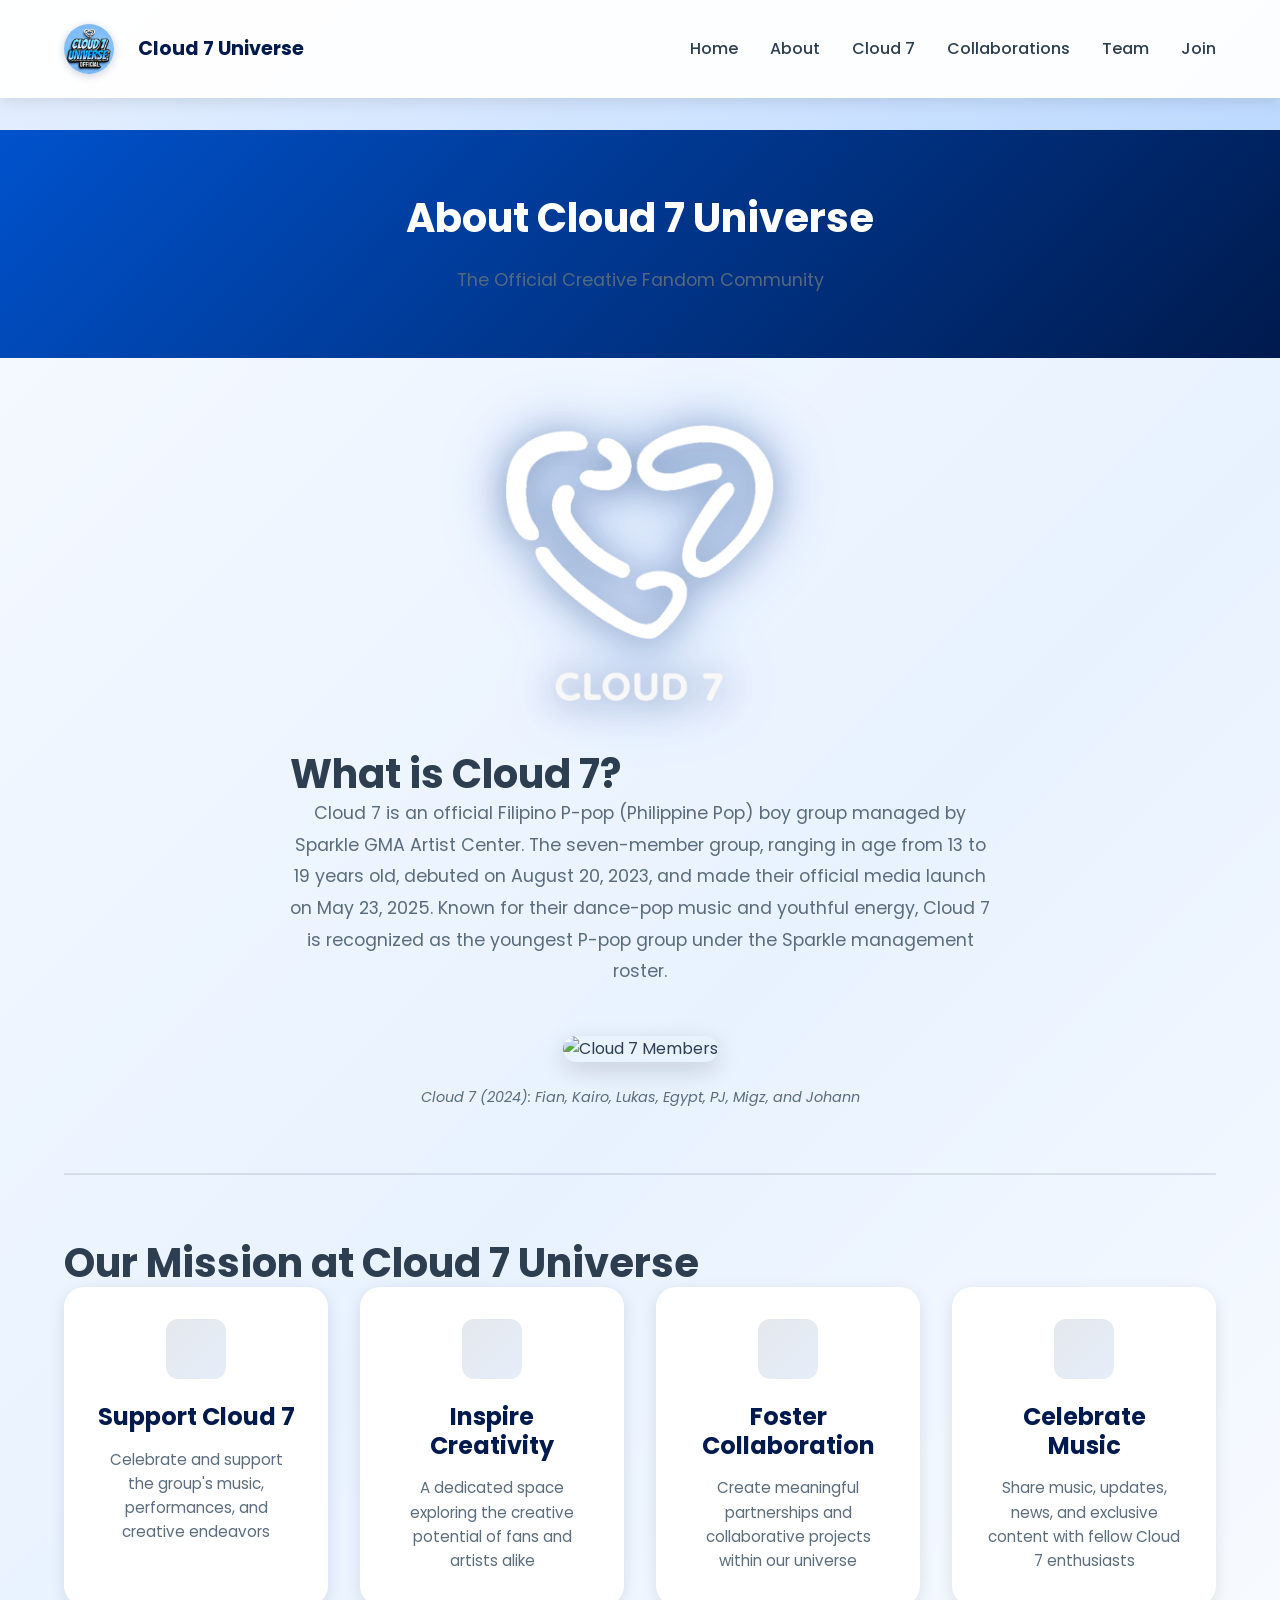
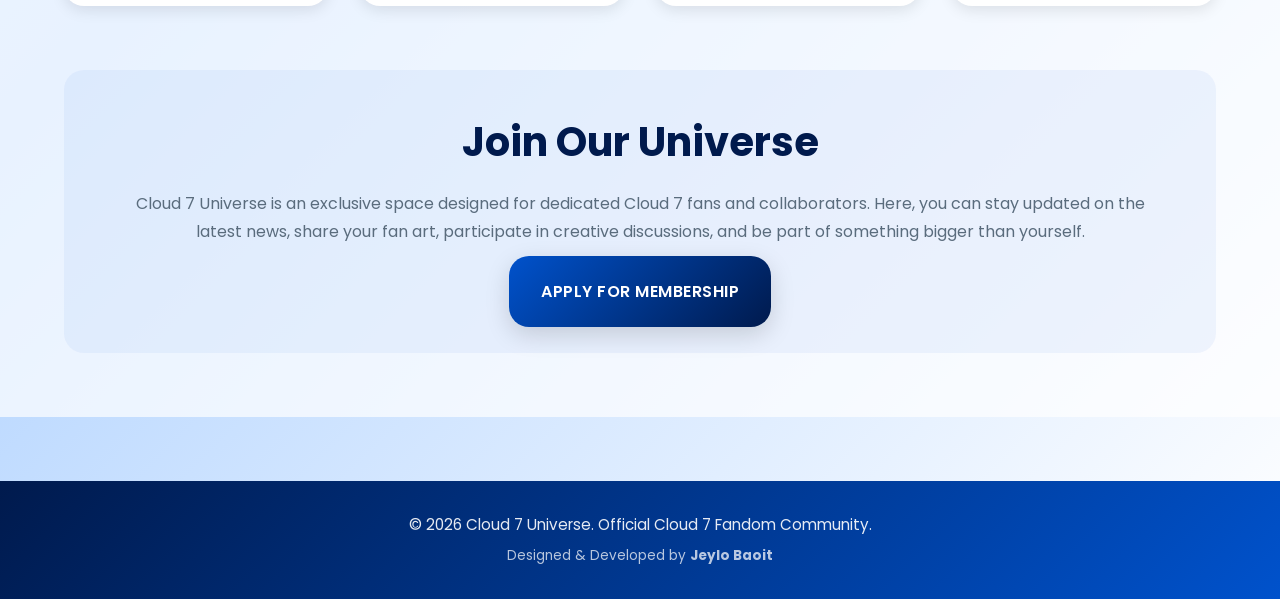
==== about.html @ 12aca907 "Cloud 7 Universe Website" ====
<!DOCTYPE html>
<html lang="en">

<head>
    <script async src="https://www.googletagmanager.com/gtag/js?id=G-98ZLKG1Z7Q"></script>
    <script>
        window.dataLayer = window.dataLayer || [];
        function gtag() { dataLayer.push(arguments); }
        gtag('js', new Date());
        gtag('config', 'G-98ZLKG1Z7Q');
    </script>

    <meta charset="UTF-8">
    <meta name="viewport" content="width=device-width, initial-scale=1.0">
    <title>About Us - Cloud 7 Universe</title>
    <link rel="icon" type="image/png" href="favicon.png">
    <link href="https://fonts.googleapis.com/css2?family=Poppins:wght@300;400;600;700&display=swap" rel="stylesheet">
    <link rel="stylesheet" href="css/styles.css">
</head>

<body>
    <!-- Navigation -->
    <nav class="navbar">
        <div class="container">
            <div class="navbar__brand">
                <img src="assets/c7u-logo.png" alt="Cloud 7 Universe" class="navbar__logo">
                <span class="navbar__title">Cloud 7 Universe</span>
            </div>
            <button class="navbar__toggle" id="navbarToggle">
                <span class="navbar__toggle-line"></span>
                <span class="navbar__toggle-line"></span>
                <span class="navbar__toggle-line"></span>
            </button>
            <ul class="navbar__links" id="navbarLinks">
                <li><a href="index.html" class="nav-link">Home</a></li>
                <li><a href="about.html" class="nav-link">About</a></li>
                <li><a href="cloud7.html" class="nav-link">Cloud 7</a></li>
                <li><a href="collabs.html" class="nav-link">Collaborations</a></li>
                <li><a href="team.html" class="nav-link">Team</a></li>
                <li><a href="join.html" class="nav-link">Join</a></li>
            </ul>
        </div>
    </nav>

    <section class="page-header">
        <div class="container">
            <h1 class="page-header__title">About Cloud 7 Universe</h1>
            <p class="page-header__subtitle">The Official Creative Fandom Community</p>
        </div>
    </section>

    <section class="about">
        <div class="container">
            <div class="about__content">
                <div class="cloud7-logo-about">
                    <img id="cloud7-about-logo" src="/assets/cloud7-logo.png" alt="Cloud 7 Logo">
                </div>
                <h2>What is Cloud 7?</h2>
                <p class="about__text">
                    Cloud 7 is an official Filipino P-pop (Philippine Pop) boy group managed by Sparkle GMA Artist Center. The seven-member group, ranging in age from 13 to 19 years old, debuted on August 20, 2023, and made their official media launch on May 23, 2025. Known for their dance-pop music and youthful energy, Cloud 7 is recognized as the youngest P-pop group under the Sparkle management roster.
                </p>

                <div class="cloud7-image-container">
                    <img src="https://upload.wikimedia.org/wikipedia/commons/thumb/f/f2/CLOUD_7_2024.jpg/330px-CLOUD_7_2024.jpg" alt="Cloud 7 Members" class="cloud7-image">
                    <p class="image-caption">Cloud 7 (2024): Fian, Kairo, Lukas, Egypt, PJ, Migz, and Johann</p>
                </div>
            </div>

            <div class="values-section">
                <h2>Our Mission at Cloud 7 Universe</h2>
                <div class="values-grid">
                    <div class="value-card">
                        <div class="value-card__icon"></div>
                        <h3>Support Cloud 7</h3>
                        <p>Celebrate and support the group's music, performances, and creative endeavors</p>
                    </div>
                    <div class="value-card">
                        <div class="value-card__icon"></div>
                        <h3>Inspire Creativity</h3>
                        <p>A dedicated space exploring the creative potential of fans and artists alike</p>
                    </div>
                    <div class="value-card">
                        <div class="value-card__icon"></div>
                        <h3>Foster Collaboration</h3>
                        <p>Create meaningful partnerships and collaborative projects within our universe</p>
                    </div>
                    <div class="value-card">
                        <div class="value-card__icon"></div>
                        <h3>Celebrate Music</h3>
                        <p>Share music, updates, news, and exclusive content with fellow Cloud 7 enthusiasts</p>
                    </div>
                </div>
            </div>

            <div class="community-info">
                <h2>Join Our Universe</h2>
                <p>
                    Cloud 7 Universe is an exclusive space designed for dedicated Cloud 7 fans and collaborators.
                    Here, you can stay updated on the latest news, share your fan art, participate in creative discussions, and be part of something bigger than yourself.
                </p>
                <a href="join.html" class="btn btn--primary">Apply for Membership</a>
            </div>
        </div>
    </section>

    <!-- Footer -->
    <footer class="footer">
        <div class="container">
            <p class="footer__text">&copy; 2026 Cloud 7 Universe. Official Cloud 7 Fandom Community.</p>
            <p class="footer__text" style="font-size: 0.85rem; margin-top: var(--spacing-xs); opacity: 0.8;">
                Designed & Developed by <strong>Jeylo Baoit</strong>
            </p>
        </div>
    </footer>
    <script src="js/script.js"></script>
</body>
</html>
---- css/styles.css ----
/* CSS Custom Properties */
:root {
    --color-primary: #0052CC;
    /* Royal Blue */
    --color-primary-dark: #001A4D;
    /* Deep Space Navy */
    --color-secondary: #E6F0FF;
    /* Ghost Blue */
    --color-accent: #00BFFF;
    /* Electric Sky Blue */
    --color-text: #2C3E50;
    --color-text-light: #5A6C7D;
    --color-white: #FFFFFF;
    --color-shadow: rgba(0, 0, 0, 0.1);

    --spacing-xs: 0.5rem;
    --spacing-sm: 1rem;
    --spacing-md: 1.5rem;
    --spacing-lg: 2rem;
    --spacing-xl: 3rem;
    --spacing-2xl: 4rem;

    --radius: 12px;
    --radius-lg: 20px;

    --shadow: 0 4px 15px var(--color-shadow);
    --shadow-lg: 0 8px 25px rgba(0, 0, 0, 0.15);

    --transition: all 0.3s ease;
}

/* Reset & Base Styles */
* {
    margin: 0;
    padding: 0;
    box-sizing: border-box;
}

html {
    scroll-behavior: smooth;
}

body {
    font-family: 'Poppins', sans-serif;
    color: var(--color-text);
    line-height: 1.6;
    background: linear-gradient(135deg, #E6F0FF 0%, #B3D4FF 50%, #FFFFFF 100%);
    min-height: 100vh;
}

/* Container */
.container {
    max-width: 1200px;
    margin: 0 auto;
    padding: 0 var(--spacing-md);
}

/* Typography */
h1,
h2,
h3,
h4,
h5,
h6 {
    line-height: 1.2;
    font-weight: 700;
}

h2 {
    font-size: 2.5rem;
}

h3 {
    font-size: 1.5rem;
}

p {
    color: var(--color-text-light);
}

.section__title {
    text-align: center;
    margin-bottom: var(--spacing-2xl);
    color: var(--color-primary-dark);
    position: relative;
    animation: fadeInDown 0.8s ease;
}

.section__title::after {
    content: '';
    display: block;
    width: 60px;
    height: 4px;
    background: linear-gradient(90deg, var(--color-primary), var(--color-accent));
    margin: var(--spacing-md) auto 0;
    border-radius: 2px;
}

/* Navigation */
.navbar {
    background: rgba(255, 255, 255, 0.95);
    padding: var(--spacing-md) 0;
    position: sticky;
    top: 0;
    z-index: 100;
    box-shadow: var(--shadow);
}

.navbar .container {
    display: flex;
    justify-content: space-between;
    align-items: center;
    flex-wrap: wrap;
}

.navbar__brand {
    display: flex;
    align-items: center;
    gap: var(--spacing-md);
    text-decoration: none;
    color: inherit;
}

.navbar__logo {
    height: 50px;
    width: 50px;
    border-radius: 50%;
    display: block;
    object-fit: cover;
    box-shadow: 0 2px 8px rgba(0, 26, 77, 0.2);
}

.navbar__title {
    font-size: 1.2rem;
    font-weight: 700;
    color: var(--color-primary-dark);
}

/* Hamburger Menu */
.navbar__toggle {
    display: none;
    flex-direction: column;
    background: none;
    border: none;
    cursor: pointer;
    padding: var(--spacing-xs);
    gap: 6px;
}

.navbar__toggle-line {
    width: 25px;
    height: 3px;
    background: var(--color-primary-dark);
    border-radius: 2px;
    transition: all 0.3s ease;
}

.navbar__toggle.active .navbar__toggle-line:nth-child(1) {
    transform: rotate(45deg) translate(10px, 10px);
}

.navbar__toggle.active .navbar__toggle-line:nth-child(2) {
    opacity: 0;
}

.navbar__toggle.active .navbar__toggle-line:nth-child(3) {
    transform: rotate(-45deg) translate(7px, -7px);
}

.navbar__links {
    display: flex;
    list-style: none;
    gap: var(--spacing-lg);
    width: auto;
}

.nav-link {
    text-decoration: none;
    color: var(--color-text);
    font-weight: 500;
    transition: var(--transition);
    position: relative;
}

.nav-link:hover {
    color: var(--color-primary);
}

@media (max-width: 768px) {
    .navbar__toggle {
        display: flex;
    }

    .navbar__links {
        display: none;
        width: 100%;
        flex-direction: column;
        gap: var(--spacing-md);
        position: absolute;
        top: 100%;
        left: 0;
        right: 0;
        background: rgba(255, 255, 255, 0.98);
        padding: var(--spacing-lg);
        box-shadow: var(--shadow);
    }

    .navbar__links.active {
        display: flex;
    }

    .navbar__links li {
        width: 100%;
    }

    .nav-link {
        display: block;
        padding: var(--spacing-md) 0;
        border-bottom: 1px solid rgba(0, 0, 0, 0.05);
    }

    .nav-link::after {
        display: none;
    }

    .nav-link:active {
        color: var(--color-primary);
    }
}

/* Cloud Animation */
.clouds {
    position: absolute;
    background: rgba(255, 255, 255, 0.8);
    border-radius: 100px;
    opacity: 0.6;
    animation: float 20s infinite ease-in-out;
}

.clouds::before,
.clouds::after {
    content: '';
    position: absolute;
    background: rgba(255, 255, 255, 0.8);
    border-radius: 100px;
}

.clouds::before {
    width: 50px;
    height: 50px;
    top: -25px;
    left: 10px;
}

.clouds::after {
    width: 60px;
    height: 60px;
    top: -30px;
    right: 10px;
}

.cloud-1 {
    width: 100px;
    height: 40px;
    top: 15%;
    left: 10%;
    animation-delay: 0s;
}

.cloud-2 {
    width: 120px;
    height: 50px;
    top: 60%;
    right: 10%;
    animation-delay: -10s;
}

.cloud-3 {
    width: 80px;
    height: 35px;
    top: 40%;
    left: 50%;
    animation-delay: -5s;
}

@keyframes float {

    0%,
    100% {
        transform: translateX(0px);
    }

    50% {
        transform: translateX(30px);
    }
}

@keyframes fadeInDown {
    from {
        opacity: 0;
        transform: translateY(-20px);
    }

    to {
        opacity: 1;
        transform: translateY(0);
    }
}

@keyframes fadeIn {
    from {
        opacity: 0;
    }

    to {
        opacity: 1;
    }
}

/* Buttons */
.btn {
    padding: var(--spacing-md) var(--spacing-lg);
    border: none;
    border-radius: var(--radius-lg);
    font-size: 1rem;
    font-weight: 600;
    cursor: pointer;
    transition: var(--transition);
    text-transform: uppercase;
    letter-spacing: 0.5px;
    text-decoration: none;
}

.btn--primary {
    background: linear-gradient(135deg, var(--color-primary) 0%, var(--color-primary-dark) 100%);
    color: var(--color-white);
    box-shadow: var(--shadow-lg);
}

.btn--primary:hover {
    transform: translateY(-3px);
    box-shadow: 0 12px 30px rgba(0, 26, 77, 0.4);
}

.btn--secondary {
    background: var(--color-accent);
    color: var(--color-white);
    box-shadow: var(--shadow);
}

.btn--secondary:hover {
    transform: translateY(-3px);
    box-shadow: 0 12px 30px rgba(0, 191, 255, 0.4);
}

/* Hero Section */
.hero {
    position: relative;
    padding: var(--spacing-2xl) 0;
    min-height: 100vh;
    display: flex;
    align-items: center;
    justify-content: center;
    overflow: hidden;
    text-align: center;
}

.hero__banner {
    position: relative;
    z-index: 1;
    width: 100%;
    max-width: 600px;
    height: auto;
    margin: 0 auto var(--spacing-xl);
    display: block;
    border-radius: var(--radius-lg);
    box-shadow: var(--shadow-lg);
    animation: fadeIn 1s ease;
}

.hero__content {
    position: relative;
    z-index: 2;
    animation: fadeIn 1s ease;
}

.hero__badge {
    display: inline-block;
    background: rgba(0, 82, 204, 0.1);
    color: var(--color-primary-dark);
    padding: var(--spacing-xs) var(--spacing-md);
    border-radius: 50px;
    font-size: 0.9rem;
    font-weight: 600;
    margin-bottom: var(--spacing-md);
    border: 1px solid var(--color-primary);
}

.hero__title {
    font-size: 3.5rem;
    margin-bottom: var(--spacing-md);
    color: var(--color-primary-dark);
    line-height: 1.1;
}

.hero__subtitle {
    font-size: 1.5rem;
    margin-bottom: var(--spacing-md);
    color: var(--color-text-light);
}

.hero__description {
    font-size: 1.1rem;
    margin-bottom: var(--spacing-xl);
    color: var(--color-text-light);
}

@media (max-width: 768px) {
    .hero {
        min-height: 70vh;
        padding: var(--spacing-lg) 0;
    }

    .hero__title {
        font-size: 2rem;
    }

    .hero__subtitle {
        font-size: 1.1rem;
    }

    .hero__description {
        font-size: 1rem;
    }

    .hero__tch-logo,
    .hero__c7u-logo {
        max-height: 200px;
    }

    .cloud7-logo-about img {
        max-height: 180px;
    }

    .cloud7-page-logo {
        max-height: 180px;
    }
}

/* About Section */
.about {
    padding: var(--spacing-2xl) 0;
    background: rgba(255, 255, 255, 0.7);
}

.about__content {
    max-width: 700px;
    margin: 0 auto;
    animation: fadeIn 0.8s ease 0.2s backwards;
    margin-bottom: var(--spacing-2xl);
}

.about__text {
    font-size: 1.1rem;
    line-height: 1.8;
    text-align: center;
    margin-bottom: var(--spacing-xl);
}

.group-info {
    display: grid;
    grid-template-columns: repeat(auto-fit, minmax(200px, 1fr));
    gap: var(--spacing-lg);
    margin-top: var(--spacing-xl);
    align-items: stretch;
}

.info-item {
    background: var(--color-white);
    padding: var(--spacing-lg);
    border-radius: var(--radius);
    text-align: center;
    box-shadow: var(--shadow);
}

.info-item h4 {
    color: var(--color-primary-dark);
    margin-bottom: var(--spacing-md);
}

.info-item p {
    margin: 0;
    font-size: 0.95rem;
}

.info-link {
    display: block;
    padding: var(--spacing-md) var(--spacing-lg);
    background: linear-gradient(135deg, var(--color-primary), var(--color-primary-dark));
    color: var(--color-white);
    text-decoration: none;
    border-radius: var(--radius);
    font-weight: 600;
    transition: var(--transition);
}

.info-link:hover {
    transform: translateY(-2px);
    box-shadow: 0 4px 12px rgba(0, 26, 77, 0.3);
}

/* Logo Styles */
.cloud7-logo-placeholder {
    margin-bottom: var(--spacing-xl);
    text-align: center;
}

.hero__tch-logo,
.hero__c7u-logo {
    max-height: 200px;
    width: auto;
    display: block;
    margin: 0 auto;
    filter: drop-shadow(0 4px 16px rgba(0, 26, 77, 0.482)) drop-shadow(0 0 30px rgba(0, 82, 204, 0.499));
}

.cloud7-logo-about {
    text-align: center;
    margin-bottom: var(--spacing-xl);
}

.cloud7-logo-about img {
    max-height: 280px;
    width: auto;
    display: block;
    margin: 0 auto;
    filter: drop-shadow(0 4px 16px rgba(0, 26, 77, 0.35)) drop-shadow(0 0 30px rgba(0, 82, 204, 0.4));
}

.cloud7-image-container {
    margin: var(--spacing-xl) 0;
    text-align: center;
}

.cloud7-image {
    max-width: 400px;
    width: 100%;
    border-radius: var(--radius-lg);
    box-shadow: var(--shadow-lg);
    margin-bottom: var(--spacing-md);
}

.image-caption {
    font-size: 0.9rem;
    color: var(--color-text-light);
    font-style: italic;
    margin: 0;
}

/* Team Section */
.team {
    padding: var(--spacing-2xl) 0;
}

.team__grid {
    display: grid;
    grid-template-columns: repeat(auto-fit, minmax(250px, 1fr));
    gap: var(--spacing-xl);
    align-items: stretch;
}

.team__grid--single {
    grid-template-columns: repeat(auto-fit, minmax(250px, 1fr));
    max-width: 550px;
    margin: 0 auto;
}

/* Team Hierarchy (Blue Spectrum) */
.team-hierarchy {
    padding: var(--spacing-2xl) 0;
}

.hierarchy-section {
    margin-bottom: var(--spacing-2xl);
}

.hierarchy-title {
    text-align: center;
    margin-bottom: var(--spacing-lg);
    position: relative;
    padding-bottom: var(--spacing-md);
}

.hierarchy-title--level1 {
    font-size: 2rem;
    color: #001A4D;
}

.hierarchy-title--level1::after {
    background: linear-gradient(90deg, #001A4D, #002B80);
}

.hierarchy-title--level2 {
    font-size: 1.8rem;
    color: #003399;
}

.hierarchy-title--level2::after {
    background: linear-gradient(90deg, #003399, #0044CC);
}

.hierarchy-title--level3 {
    font-size: 1.6rem;
    color: #0052CC;
}

.hierarchy-title--level3::after {
    background: linear-gradient(90deg, #0052CC, #1A75FF);
}

.hierarchy-title--level4 {
    font-size: 1.6rem;
    color: #007FFF;
}

.hierarchy-title--level4::after {
    background: linear-gradient(90deg, #007FFF, #3399FF);
}

.hierarchy-title--level5 {
    font-size: 1.5rem;
    color: #00BFFF;
}

.hierarchy-title--level5::after {
    background: linear-gradient(90deg, #00BFFF, #4DD2FF);
}

.hierarchy-title::after {
    content: '';
    display: block;
    width: 60px;
    height: 4px;
    margin: var(--spacing-md) auto 0;
    border-radius: 2px;
}

.team-card {
    background: var(--color-white);
    border-radius: var(--radius-lg);
    padding: var(--spacing-xl);
    text-align: center;
    box-shadow: var(--shadow);
    transition: var(--transition);
    animation: fadeIn 0.8s ease;
    display: flex;
    flex-direction: column;
    height: 100%;
}

.team-card:hover {
    transform: translateY(-10px);
    box-shadow: var(--shadow-lg);
}

.team-card__image {
    width: 100%;
    aspect-ratio: 1 / 1;
    object-fit: cover;
    border-radius: var(--radius-lg);
    margin-bottom: var(--spacing-lg);
    display: block;
    background: linear-gradient(135deg, rgba(0, 82, 204, 0.1), rgba(0, 191, 255, 0.1));
}

.team-card__name {
    margin-bottom: var(--spacing-xs);
    flex-grow: 1;
}

.team-card__role {
    font-size: 0.9rem;
    color: var(--color-primary);
    font-weight: 600;
    margin-bottom: var(--spacing-md);
}

.team-card__link {
    display: inline-block;
    padding: var(--spacing-xs) var(--spacing-md);
    background: linear-gradient(135deg, var(--color-primary), var(--color-primary-dark));
    color: var(--color-white);
    text-decoration: none;
    border-radius: var(--radius);
    font-size: 0.85rem;
    font-weight: 600;
    transition: var(--transition);
}

.team-card__link:hover {
    transform: translateY(-2px);
    box-shadow: 0 4px 12px rgba(0, 26, 77, 0.3);
}

@media (max-width: 768px) {
    .team__grid {
        grid-template-columns: repeat(auto-fit, minmax(200px, 1fr));
        gap: var(--spacing-md);
    }
}

/* Chart Section */
.chart-section {
    padding: var(--spacing-2xl) 0;
    background: rgba(255, 255, 255, 0.7);
}

.chart-container {
    max-width: 500px;
    margin: 0 auto;
    background: var(--color-white);
    padding: var(--spacing-xl);
    border-radius: var(--radius-lg);
    box-shadow: var(--shadow);
}

@media (max-width: 768px) {
    .chart-container {
        max-width: 100%;
    }
}

/* Join Section */
.join {
    padding: var(--spacing-2xl) 0;
    text-align: center;
}

.join__content {
    max-width: 700px;
    margin: 0 auto;
}

.join__text {
    font-size: 1.1rem;
    margin-bottom: var(--spacing-xl);
    line-height: 1.8;
}

/* Page Header */
.page-header {
    background: linear-gradient(135deg, var(--color-primary), var(--color-primary-dark));
    color: var(--color-white);
    padding: var(--spacing-2xl) 0;
    text-align: center;
    margin-top: var(--spacing-lg);
}

.page-header__title {
    font-size: 2.5rem;
    margin-bottom: var(--spacing-md);
}

.page-header__subtitle {
    font-size: 1.1rem;
    opacity: 0.95;
}

@media (max-width: 768px) {
    .page-header__title {
        font-size: 1.8rem;
    }

    .page-header__subtitle {
        font-size: 1rem;
    }
}

/* Quick Links Section */
.quick-links {
    padding: var(--spacing-2xl) 0;
    background: rgba(255, 255, 255, 0.5);
}

.links-grid {
    display: grid;
    grid-template-columns: repeat(auto-fit, minmax(280px, 1fr));
    gap: var(--spacing-xl);
}

.link-card {
    background: var(--color-white);
    border-radius: var(--radius-lg);
    padding: var(--spacing-xl);
    text-align: center;
    box-shadow: var(--shadow);
    transition: var(--transition);
    text-decoration: none;
    color: inherit;
}

.link-card:hover {
    transform: translateY(-8px);
    box-shadow: var(--shadow-lg);
}

.link-card__icon {
    font-size: 3rem;
    margin-bottom: var(--spacing-md);
    display: block;
    height: 60px;
    width: 60px;
    background: linear-gradient(135deg, rgba(0, 82, 204, 0.2), rgba(0, 191, 255, 0.2));
    border-radius: var(--radius);
    margin-left: auto;
    margin-right: auto;
}

.link-card h3 {
    margin-bottom: var(--spacing-sm);
    color: var(--color-primary-dark);
}

.link-card p {
    margin: 0;
}

/* Values Section */
.values-section {
    margin-top: var(--spacing-2xl);
    padding-top: var(--spacing-2xl);
    border-top: 2px solid rgba(0, 26, 77, 0.1);
}

.values-grid {
    display: grid;
    grid-template-columns: repeat(auto-fit, minmax(250px, 1fr));
    gap: var(--spacing-lg);
}

.value-card {
    background: var(--color-white);
    border-radius: var(--radius-lg);
    padding: var(--spacing-lg);
    text-align: center;
    box-shadow: var(--shadow);
    animation: fadeIn 0.8s ease;
}

.value-card__icon {
    font-size: 2.5rem;
    margin-bottom: var(--spacing-md);
    height: 60px;
    width: 60px;
    background: linear-gradient(135deg, rgba(0, 26, 77, 0.1), rgba(0, 82, 204, 0.1));
    border-radius: var(--radius);
    display: flex;
    align-items: center;
    justify-content: center;
    margin-left: auto;
    margin-right: auto;
}

.value-card h3 {
    margin-bottom: var(--spacing-sm);
    color: var(--color-primary-dark);
}

.value-card p {
    font-size: 0.95rem;
}

/* CTA Section */
.cta-section {
    margin-top: var(--spacing-2xl);
    padding: var(--spacing-xl);
    background: linear-gradient(135deg, rgba(0, 82, 204, 0.1), rgba(0, 191, 255, 0.1));
    border-radius: var(--radius-lg);
    text-align: center;
}

.cta-section h2 {
    margin-bottom: var(--spacing-md);
}

.cta-section p {
    margin-bottom: var(--spacing-lg);
}

/* Join Page */
.join-page {
    padding: var(--spacing-2xl) 0;
}

.join-card {
    background: var(--color-white);
    border-radius: var(--radius-lg);
    padding: var(--spacing-2xl);
    box-shadow: var(--shadow);
    max-width: 700px;
    margin: 0 auto;
}

.join-card h2 {
    color: var(--color-primary-dark);
    margin-bottom: var(--spacing-md);
    text-align: center;
}

.join-intro {
    text-align: center;
    font-size: 1.1rem;
    margin-bottom: var(--spacing-xl);
    line-height: 1.8;
}

/* GC Status Section */
.gc-status {
    background: linear-gradient(135deg, rgba(0, 26, 77, 0.1), rgba(0, 82, 204, 0.1));
    padding: var(--spacing-lg);
    border-radius: var(--radius-lg);
    text-align: center;
    margin-bottom: var(--spacing-xl);
    border: 2px solid rgba(0, 26, 77, 0.2);
}

.gc-status h3 {
    color: var(--color-primary-dark);
    margin-bottom: var(--spacing-md);
}

.gc-status p {
    margin-bottom: var(--spacing-lg);
}

.gc-status .btn {
    display: inline-block;
}

/* GC Full Notice */
.gc-full-notice {
    background: linear-gradient(135deg, rgba(0, 191, 255, 0.1), rgba(0, 191, 255, 0.05));
    padding: var(--spacing-lg);
    border-radius: var(--radius-lg);
    margin-bottom: var(--spacing-xl);
    border: 2px solid rgba(0, 191, 255, 0.2);
}

.gc-full-notice h3 {
    color: #E74C3C;
    margin-bottom: var(--spacing-md);
}

.gc-full-notice p {
    margin-bottom: var(--spacing-lg);
}

.admin-contacts {
    display: grid;
    grid-template-columns: repeat(auto-fit, minmax(150px, 1fr));
    gap: var(--spacing-md);
}

.admin-contact-item {
    background: var(--color-white);
    padding: var(--spacing-md);
    border-radius: var(--radius);
    text-align: center;
    border: 1px solid rgba(0, 26, 77, 0.2);
}

.admin-contact-item h4 {
    color: var(--color-primary-dark);
    margin-bottom: var(--spacing-xs);
}

.admin-contact-item p {
    font-size: 0.85rem;
    margin-bottom: var(--spacing-md);
}

.admin-link {
    display: inline-block;
    padding: var(--spacing-xs) var(--spacing-md);
    background: linear-gradient(135deg, var(--color-primary), var(--color-primary-dark));
    color: var(--color-white);
    text-decoration: none;
    border-radius: var(--radius);
    font-size: 0.85rem;
    font-weight: 600;
    transition: var(--transition);
}

.admin-link:hover {
    transform: translateY(-2px);
    box-shadow: 0 4px 12px rgba(0, 26, 77, 0.3);
}

/* Benefits Section */
.benefits {
    margin: var(--spacing-2xl) 0;
    padding: var(--spacing-xl);
    background: rgba(0, 82, 204, 0.05);
    border-radius: var(--radius);
}

.benefits h3 {
    color: var(--color-primary-dark);
    margin-bottom: var(--spacing-lg);
    text-align: center;
}

.benefits-list {
    list-style: none;
    display: flex;
    flex-direction: column;
    gap: var(--spacing-md);
}

.benefits-list li {
    display: flex;
    align-items: center;
    gap: var(--spacing-md);
    font-size: 1rem;
}

.benefit-icon {
    color: var(--color-primary);
    font-weight: 700;
    font-size: 1.2rem;
    flex-shrink: 0;
    display: inline-block;
    width: 24px;
    height: 24px;
    background: rgba(0, 82, 204, 0.2);
    border-radius: 50%;
}

/* Application Form */
.application-form {
    margin: var(--spacing-2xl) 0;
}

.form-group {
    margin-bottom: var(--spacing-lg);
}

.form-group label {
    display: block;
    margin-bottom: var(--spacing-sm);
    font-weight: 600;
    color: var(--color-text);
}

.form-group input,
.form-group textarea {
    width: 100%;
    padding: var(--spacing-md);
    border: 2px solid rgba(0, 26, 77, 0.2);
    border-radius: var(--radius);
    font-family: 'Poppins', sans-serif;
    font-size: 1rem;
    transition: var(--transition);
}

.form-group input:focus,
.form-group textarea:focus {
    outline: none;
    border-color: var(--color-primary-dark);
    box-shadow: 0 0 0 3px rgba(0, 26, 77, 0.1);
}

.form-group.checkbox {
    display: flex;
    align-items: flex-start;
    gap: var(--spacing-md);
    margin-bottom: var(--spacing-xl);
}

.form-group.checkbox input {
    width: auto;
    margin-top: 4px;
    cursor: pointer;
}

.form-group.checkbox label {
    margin-bottom: 0;
    cursor: pointer;
}

.btn-wide {
    width: 100%;
}

.form-note {
    text-align: center;
    font-size: 0.9rem;
    color: var(--color-text-light);
    margin-top: var(--spacing-lg);
}

/* Success Message */
.success-message {
    background: linear-gradient(135deg, #00BFFF, #007FFF);
    color: var(--color-white);
    padding: var(--spacing-xl);
    border-radius: var(--radius-lg);
    text-align: center;
    margin-bottom: var(--spacing-xl);
    animation: slideIn 0.5s ease;
}

.success-message h3 {
    margin-bottom: var(--spacing-md);
    color: var(--color-white);
}

.success-message p {
    color: rgba(255, 255, 255, 0.95);
}

@keyframes slideIn {
    from {
        opacity: 0;
        transform: translateY(-20px);
    }

    to {
        opacity: 1;
        transform: translateY(0);
    }
}

/* Stats Section */
.stats-section {
    padding: var(--spacing-2xl) 0;
}

.stats-grid {
    display: grid;
    grid-template-columns: repeat(auto-fit, minmax(250px, 1fr));
    gap: var(--spacing-xl);
}

.stat-card {
    background: var(--color-white);
    padding: var(--spacing-xl);
    border-radius: var(--radius-lg);
    text-align: center;
    box-shadow: var(--shadow);
    animation: fadeIn 0.8s ease;
}

.stat-card__number {
    font-size: 2.5rem;
    font-weight: 700;
    color: var(--color-primary-dark);
    margin-bottom: var(--spacing-md);
}

.stat-card__label {
    font-size: 1rem;
    color: var(--color-text-light);
}

/* Collaborations Section */
.collaborations {
    padding: var(--spacing-2xl) 0;
}

.collab-intro {
    text-align: center;
    margin-bottom: var(--spacing-2xl);
}

.collab-intro h2 {
    color: var(--color-primary-dark);
    margin-bottom: var(--spacing-lg);
}

.collab-intro p {
    max-width: 700px;
    margin: 0 auto;
    font-size: 1.1rem;
    line-height: 1.8;
}

.collab-grid {
    display: grid;
    grid-template-columns: repeat(auto-fit, minmax(350px, 1fr));
    gap: var(--spacing-xl);
    margin-bottom: var(--spacing-2xl);
}

.collab-card {
    background: var(--color-white);
    border-radius: var(--radius-lg);
    padding: var(--spacing-xl);
    box-shadow: var(--shadow);
    transition: var(--transition);
    display: flex;
    flex-direction: column;
}

.collab-card:hover {
    transform: translateY(-8px);
    box-shadow: var(--shadow-lg);
}

.collab-card--coming {
    opacity: 0.8;
    background: linear-gradient(135deg, rgba(0, 82, 204, 0.1), rgba(0, 191, 255, 0.1));
}

.collab-card__header {
    display: flex;
    justify-content: space-between;
    align-items: flex-start;
    margin-bottom: var(--spacing-lg);
    gap: var(--spacing-md);
}

.collab-card__title {
    color: var(--color-primary-dark);
    margin: 0;
}

.collab-badge {
    display: inline-block;
    padding: var(--spacing-xs) var(--spacing-md);
    border-radius: 50px;
    font-size: 0.8rem;
    font-weight: 600;
    white-space: nowrap;
}

.collab-badge--active {
    background: linear-gradient(135deg, #0052CC, #00BFFF);
    color: var(--color-white);
}

.collab-badge--coming {
    background: linear-gradient(135deg, #001A4D, #002B80);
    color: var(--color-white);
}

.collab-card__content {
    flex-grow: 1;
    margin-bottom: var(--spacing-lg);
}

.collab-card__description {
    color: var(--color-text-light);
    margin-bottom: var(--spacing-md);
    line-height: 1.8;
}

.collab-features {
    background: rgba(0, 26, 77, 0.05);
    padding: var(--spacing-md);
    border-radius: var(--radius);
    margin-bottom: var(--spacing-md);
}

.collab-features h4 {
    margin-bottom: var(--spacing-md);
    color: var(--color-primary-dark);
}

.collab-features ul {
    list-style: none;
}

.collab-features li {
    padding: var(--spacing-xs) 0;
    color: var(--color-text);
}

.collab-features li::before {
    content: '→ ';
    color: var(--color-primary);
    font-weight: 600;
    margin-right: var(--spacing-xs);
}

.collab-card__footer {
    text-align: center;
    padding-top: var(--spacing-md);
    border-top: 1px solid rgba(0, 0, 0, 0.05);
}

.collab-status {
    font-size: 0.9rem;
    color: var(--color-text-light);
    font-weight: 500;
}

/* Checkbox Group */
.checkbox-group {
    display: flex;
    flex-direction: column;
    gap: var(--spacing-md);
    margin-bottom: var(--spacing-md);
}

.checkbox-label {
    display: flex;
    align-items: center;
    gap: var(--spacing-md);
    cursor: pointer;
    font-weight: 400;
}

.checkbox-label input {
    width: auto;
    cursor: pointer;
}

/* Important Links Section */
.important-links {
    padding: var(--spacing-2xl) 0;
    background: rgba(255, 255, 255, 0.7);
}

.important-links h2 {
    color: var(--color-primary-dark);
    text-align: center;
    margin-bottom: var(--spacing-md);
}

.important-links>.container>p {
    text-align: center;
    margin-bottom: var(--spacing-xl);
}

.links-section {
    display: grid;
    grid-template-columns: repeat(auto-fit, minmax(300px, 1fr));
    gap: var(--spacing-xl);
}

.links-category {
    background: var(--color-white);
    padding: var(--spacing-lg);
    border-radius: var(--radius-lg);
    box-shadow: var(--shadow);
}

.links-category h3 {
    color: var(--color-primary-dark);
    margin-bottom: var(--spacing-md);
}

.links-category ul {
    list-style: none;
}

.links-category li {
    margin-bottom: var(--spacing-md);
}

.links-category a {
    color: var(--color-primary-dark);
    text-decoration: none;
    font-weight: 500;
    transition: var(--transition);
    display: inline-flex;
    align-items: center;
    gap: var(--spacing-xs);
}

.links-category a:hover {
    color: var(--color-primary);
    transform: translateX(5px);
}

.links-category a::before {
    content: '→';
    font-size: 0.9rem;
}

.community-info {
    background: rgba(0, 82, 204, 0.05);
    padding: var(--spacing-xl);
    border-radius: var(--radius-lg);
    text-align: center;
    margin-top: var(--spacing-2xl);
}

.community-info h2 {
    color: var(--color-primary-dark);
    margin-bottom: var(--spacing-md);
}

.community-info p {
    margin-bottom: var(--spacing-md);
    line-height: 1.8;
}

.community-info p:last-of-type {
    margin-bottom: var(--spacing-lg);
}

.community-history {
    background: var(--color-white);
    padding: var(--spacing-lg);
    border-radius: var(--radius);
    margin: var(--spacing-lg) 0;
    border-left: 4px solid var(--color-primary);
}

.community-history h3 {
    color: var(--color-primary-dark);
    margin-bottom: var(--spacing-md);
}

.community-history p {
    margin: 0;
    font-size: 0.95rem;
}

.history-link {
    color: var(--color-primary-dark);
    text-decoration: none;
    font-weight: 600;
    transition: var(--transition);
}

.history-link:hover {
    color: var(--color-primary);
}

/* Social Links Section */
.social-links-section {
    padding: var(--spacing-2xl) 0;
    background: rgba(255, 255, 255, 0.7);
    text-align: center;
}

.social-links-section h2 {
    color: var(--color-primary-dark);
    margin-bottom: var(--spacing-md);
}

.social-links-section p {
    margin-bottom: var(--spacing-xl);
    font-size: 1.05rem;
}

.social-links-grid {
    display: grid;
    grid-template-columns: repeat(auto-fit, minmax(300px, 1fr));
    gap: var(--spacing-lg);
}

.social-link-card {
    background: var(--color-white);
    padding: var(--spacing-lg);
    border-radius: var(--radius-lg);
    box-shadow: var(--shadow);
    text-decoration: none;
    color: inherit;
    transition: var(--transition);
    border: 2px solid transparent;
}

.social-link-card:hover {
    transform: translateY(-8px);
    box-shadow: var(--shadow-lg);
    border-color: var(--color-primary);
}

.social-link-card h3 {
    color: var(--color-primary-dark);
    margin-top: 0;
    margin-bottom: var(--spacing-sm);
}

.social-link-card p {
    margin: 0;
    color: var(--color-text-light);
    font-size: 0.95rem;
}

.social-link-image {
    width: 100%;
    aspect-ratio: 1 / 1;
    object-fit: cover;
    border-radius: var(--radius-lg) var(--radius-lg) 0 0;
    margin: -var(--spacing-lg) -var(--spacing-lg) var(--spacing-lg) -var(--spacing-lg);
    display: block;
    background: linear-gradient(135deg, rgba(0, 82, 204, 0.1), rgba(0, 191, 255, 0.1));
}

.footer {
    background: linear-gradient(135deg, var(--color-primary-dark), var(--color-primary));
    color: var(--color-white);
    padding: var(--spacing-lg) 0;
    text-align: center;
    margin-top: var(--spacing-2xl);
}

.footer__text {
    color: rgba(255, 255, 255, 0.9);
    font-size: 0.95rem;
}

/* Cloud 7 Page */
.cloud7-hero {
    padding: var(--spacing-2xl) 0;
    background: rgba(255, 255, 255, 0.7);
}

.cloud7-hero .container {
    display: grid;
    grid-template-columns: 1fr 1fr;
    gap: var(--spacing-2xl);
    align-items: center;
}

.cloud7-logo-section {
    text-align: center;
}

.cloud7-page-logo {
    max-height: 280px;
    width: auto;
    filter: drop-shadow(0 4px 16px rgba(0, 26, 77, 0.482)) drop-shadow(0 0 30px rgba(0, 82, 204, 0.499));
}

.cloud7-hero-image {
    max-width: 100%;
    height: auto;
    border-radius: var(--radius-lg);
    box-shadow: 0 8px 32px rgba(0, 26, 77, 0.25), 0 0 30px rgba(0, 82, 204, 0.2);
}

.cloud7-hero-info h2 {
    color: var(--color-primary-dark);
    margin-bottom: var(--spacing-lg);
}

.intro-text {
    font-size: 1.05rem;
    line-height: 1.8;
    color: var(--color-text-light);
}

/* Members Section */
.cloud7-members {
    padding: var(--spacing-2xl) 0;
}

.members-grid {
    display: grid;
    grid-template-columns: repeat(auto-fit, minmax(300px, 1fr));
    gap: var(--spacing-lg);
}

.member-card {
    background: var(--color-white);
    border-radius: var(--radius-lg);
    padding: var(--spacing-lg);
    text-align: center;
    box-shadow: var(--shadow);
    transition: var(--transition);
}

.member-card:hover {
    transform: translateY(-8px);
    box-shadow: var(--shadow-lg);
}

.member-card__image {
    width: 100%;
    aspect-ratio: 1 / 1.2;
    object-fit: contain;
    border-radius: var(--radius);
    margin-bottom: var(--spacing-md);
    display: block;
    background: linear-gradient(135deg, rgba(0, 82, 204, 0.1), rgba(0, 191, 255, 0.1));
}

.member-card h3 {
    color: var(--color-primary-dark);
    margin-bottom: var(--spacing-sm);
}

.member-role {
    font-size: 0.9rem;
    color: var(--color-primary);
    font-weight: 600;
}

/* Discography Section */
.cloud7-discography {
    padding: var(--spacing-2xl) 0;
    background: rgba(255, 255, 255, 0.7);
}

.discography-content {
    display: grid;
    grid-template-columns: repeat(auto-fit, minmax(300px, 1fr));
    gap: var(--spacing-xl);
}

.discography-section {
    background: var(--color-white);
    padding: var(--spacing-lg);
    border-radius: var(--radius-lg);
    box-shadow: var(--shadow);
}

.discography-section h3 {
    color: var(--color-primary-dark);
    margin-bottom: var(--spacing-lg);
}

.release-card {
    display: flex;
    gap: var(--spacing-lg);
}

.release-image {
    width: 100px;
    height: 100px;
    background: linear-gradient(135deg, var(--color-primary), var(--color-primary-dark));
    border-radius: var(--radius);
    flex-shrink: 0;
}

.release-info h4 {
    color: var(--color-text);
    margin-bottom: var(--spacing-xs);
}

.release-date {
    font-size: 0.85rem;
    color: var(--color-primary);
    margin-bottom: var(--spacing-xs);
}

.release-type {
    font-size: 0.9rem;
    color: var(--color-text-light);
}

.singles-list {
    display: flex;
    flex-direction: column;
    gap: var(--spacing-md);
}

.single-item {
    padding: var(--spacing-md);
    background: rgba(0, 26, 77, 0.05);
    border-radius: var(--radius);
    border-left: 3px solid var(--color-primary);
}

.single-item h4 {
    color: var(--color-primary-dark);
    margin-bottom: var(--spacing-xs);
}

.single-item p {
    font-size: 0.9rem;
    margin: 0;
}

.discography-note {
    color: var(--color-text-light);
    margin-bottom: var(--spacing-lg);
}

.performance-list {
    display: grid;
    grid-template-columns: repeat(auto-fit, minmax(150px, 1fr));
    gap: var(--spacing-md);
    margin-bottom: var(--spacing-lg);
}

.performance-item {
    background: linear-gradient(135deg, rgba(0, 26, 77, 0.1), rgba(0, 82, 204, 0.1));
    padding: var(--spacing-md);
    border-radius: var(--radius);
    text-align: center;
    border: 1px solid rgba(0, 26, 77, 0.2);
}

.performance-item p {
    margin: 0;
    font-weight: 500;
}

/* Timeline Section */
.cloud7-timeline {
    padding: var(--spacing-2xl) 0;
}

.timeline {
    position: relative;
    padding: var(--spacing-xl) 0;
}

.timeline::before {
    content: '';
    position: absolute;
    left: 50%;
    top: 0;
    bottom: 0;
    width: 2px;
    background: linear-gradient(180deg, var(--color-primary), var(--color-primary-dark));
    transform: translateX(-50%);
}

.timeline-item {
    margin-bottom: var(--spacing-xl);
    position: relative;
}

.timeline-item:nth-child(odd) {
    margin-left: 0;
    margin-right: 50%;
    text-align: right;
    padding-right: var(--spacing-xl);
}

.timeline-item:nth-child(even) {
    margin-left: 50%;
    margin-right: 0;
    padding-left: var(--spacing-xl);
}

.timeline-date {
    font-weight: 600;
    color: var(--color-primary-dark);
    font-size: 0.95rem;
    margin-bottom: var(--spacing-sm);
}

.timeline-content {
    background: var(--color-white);
    padding: var(--spacing-lg);
    border-radius: var(--radius-lg);
    box-shadow: var(--shadow);
}

.timeline-content h4 {
    color: var(--color-primary-dark);
    margin-bottom: var(--spacing-sm);
}

.timeline-content p {
    margin: 0;
    font-size: 0.95rem;
}

/* Cloud 7 Socials */
.cloud7-socials {
    padding: var(--spacing-2xl) 0;
    background: linear-gradient(135deg, rgba(0, 82, 204, 0.1), rgba(0, 191, 255, 0.1));
    text-align: center;
}

.cloud7-socials h2 {
    color: var(--color-primary-dark);
    margin-bottom: var(--spacing-md);
}

.cloud7-socials>.container>p {
    margin-bottom: var(--spacing-xl);
}

.social-buttons {
    display: flex;
    flex-wrap: wrap;
    gap: var(--spacing-lg);
    justify-content: center;
}

/* Cloud 7 Official Links */
.cloud7-official-links {
    padding: var(--spacing-2xl) 0;
    background: linear-gradient(135deg, rgba(0, 26, 77, 0.05), rgba(0, 82, 204, 0.05));
}

.cloud7-official-links h2 {
    color: var(--color-primary-dark);
    margin-bottom: var(--spacing-2xl);
}

.official-links-grid {
    display: grid;
    grid-template-columns: repeat(auto-fit, minmax(200px, 1fr));
    gap: var(--spacing-xl);
}

.link-item {
    background: rgba(255, 255, 255, 0.8);
    padding: var(--spacing-lg);
    border-radius: var(--radius-lg);
    box-shadow: var(--shadow);
    transition: var(--transition);
    text-align: center;
}

.link-item:hover {
    transform: translateY(-5px);
    box-shadow: var(--shadow-lg);
    background: rgba(255, 255, 255, 1);
}

.link-item h3 {
    color: var(--color-primary-dark);
    margin-bottom: var(--spacing-md);
    font-size: 1.1rem;
}

.link-item a {
    color: var(--color-primary);
    text-decoration: none;
    font-size: 0.95rem;
    transition: var(--transition);
}

.link-item a:hover {
    color: var(--color-primary-dark);
}

/* Responsive */
@media (max-width: 768px) {
    .cloud7-hero .container {
        grid-template-columns: 1fr;
    }

    .timeline::before {
        left: 20px;
    }

    .timeline-item:nth-child(odd),
    .timeline-item:nth-child(even) {
        margin-left: 0;
        margin-right: 0;
        text-align: left;
        padding-left: 60px;
        padding-right: 0;
    }

    .official-links-grid {
        grid-template-columns: repeat(auto-fit, minmax(150px, 1fr));
        gap: var(--spacing-lg);
    }

    .members-grid {
        grid-template-columns: repeat(3, 1fr);
    }
}

@media (max-width: 768px) {
    :root {
        --spacing-xl: 2rem;
        --spacing-2xl: 2.5rem;
    }

    h2 {
        font-size: 1.8rem;
    }

    .navbar__links {
        gap: var(--spacing-md);
    }
}

@media (max-width: 480px) {
    :root {
        --spacing-md: 1rem;
        --spacing-lg: 1.5rem;
    }

    h2 {
        font-size: 1.5rem;
    }

    .btn {
        padding: var(--spacing-md) var(--spacing-md);
        font-size: 0.9rem;
    }

    /* Mobile Navbar */
    .navbar {
        padding: var(--spacing-sm) 0;
    }

    .navbar__brand {
        gap: var(--spacing-sm);
    }

    .navbar__logo {
        height: 40px;
        width: 40px;
    }

    .navbar__title {
        font-size: 1rem;
        white-space: nowrap;
        overflow: hidden;
        text-overflow: ellipsis;
        flex: 1;
    }

    .navbar__toggle {
        gap: 5px;
        padding: 0;
    }

    .navbar__toggle-line {
        width: 20px;
        height: 2.5px;
    }

    .navbar__links {
        padding: var(--spacing-md);
        gap: var(--spacing-sm);
    }

    .nav-link {
        padding: var(--spacing-md) 0 !important;
        font-size: 0.95rem;
    }

    .members-grid {
        grid-template-columns: 1fr;
    }

    .official-links-grid {
        grid-template-columns: 1fr;
    }

    .hero__tch-logo,
    .hero__c7u-logo {
        max-height: 100px;
    }

    .cloud7-logo-about img {
        max-height: 170px;
    }

    .cloud7-page-logo {
        max-height: 170px;
    }
}

/* Custom Ad Wrappers */
.ad-wrapper {
    display: flex;
    justify-content: center;
    align-items: center;
    margin: var(--spacing-lg) auto;
    width: 100%;
    overflow: hidden;
}

.ad-desktop {
    display: block;
}

.ad-mobile {
    display: none;
}

@media (max-width: 768px) {
    .ad-desktop {
        display: none;
    }

    .ad-mobile {
        display: block;
    }
}

/* --- Developer Badge Styles --- */
.team-card__image-wrapper {
    position: relative;
    display: inline-block;
    width: 100%;
    margin-bottom: var(--spacing-lg);
}

.team-card__image-wrapper .team-card__image {
    margin-bottom: 0;
}

.developer-badge {
    position: absolute;
    top: -10px;
    right: -10px;
    background: linear-gradient(135deg, #FFD700, #FFA500);
    color: #FFFFFF;
    padding: 6px 14px;
    border-radius: 50px;
    font-size: 0.8rem;
    font-weight: 700;
    text-transform: uppercase;
    letter-spacing: 1px;
    box-shadow: 0 4px 10px rgba(255, 165, 0, 0.4);
    border: 3px solid #FFFFFF;
    z-index: 10;
    animation: pulse-badge 2s infinite;
}

@keyframes pulse-badge {
    0% {
        box-shadow: 0 0 0 0 rgba(255, 165, 0, 0.5);
    }

    70% {
        box-shadow: 0 0 0 10px rgba(255, 165, 0, 0);
    }

    100% {
        box-shadow: 0 0 0 0 rgba(255, 165, 0, 0);
    }
}

/* --- Avatar Placeholder (Initials) --- */
.avatar-placeholder {
    width: 100%;
    aspect-ratio: 1 / 1;
    border-radius: var(--radius-lg);
    margin-bottom: var(--spacing-lg);
    display: flex;
    align-items: center;
    justify-content: center;
    
    /* Universe Theme Gradient */
    background: linear-gradient(135deg, var(--color-primary-dark), var(--color-primary));
    color: var(--color-white);
    
    /* Typography */
    font-size: 3.5rem;
    font-weight: 700;
    text-transform: uppercase;
    letter-spacing: 2px;
    
    /* Inner shadow for depth */
    box-shadow: inset 0 0 20px rgba(0, 0, 0, 0.2);
    user-select: none;
}

/* If used inside the badge wrapper */
.team-card__image-wrapper .avatar-placeholder {
    margin-bottom: 0; 
}
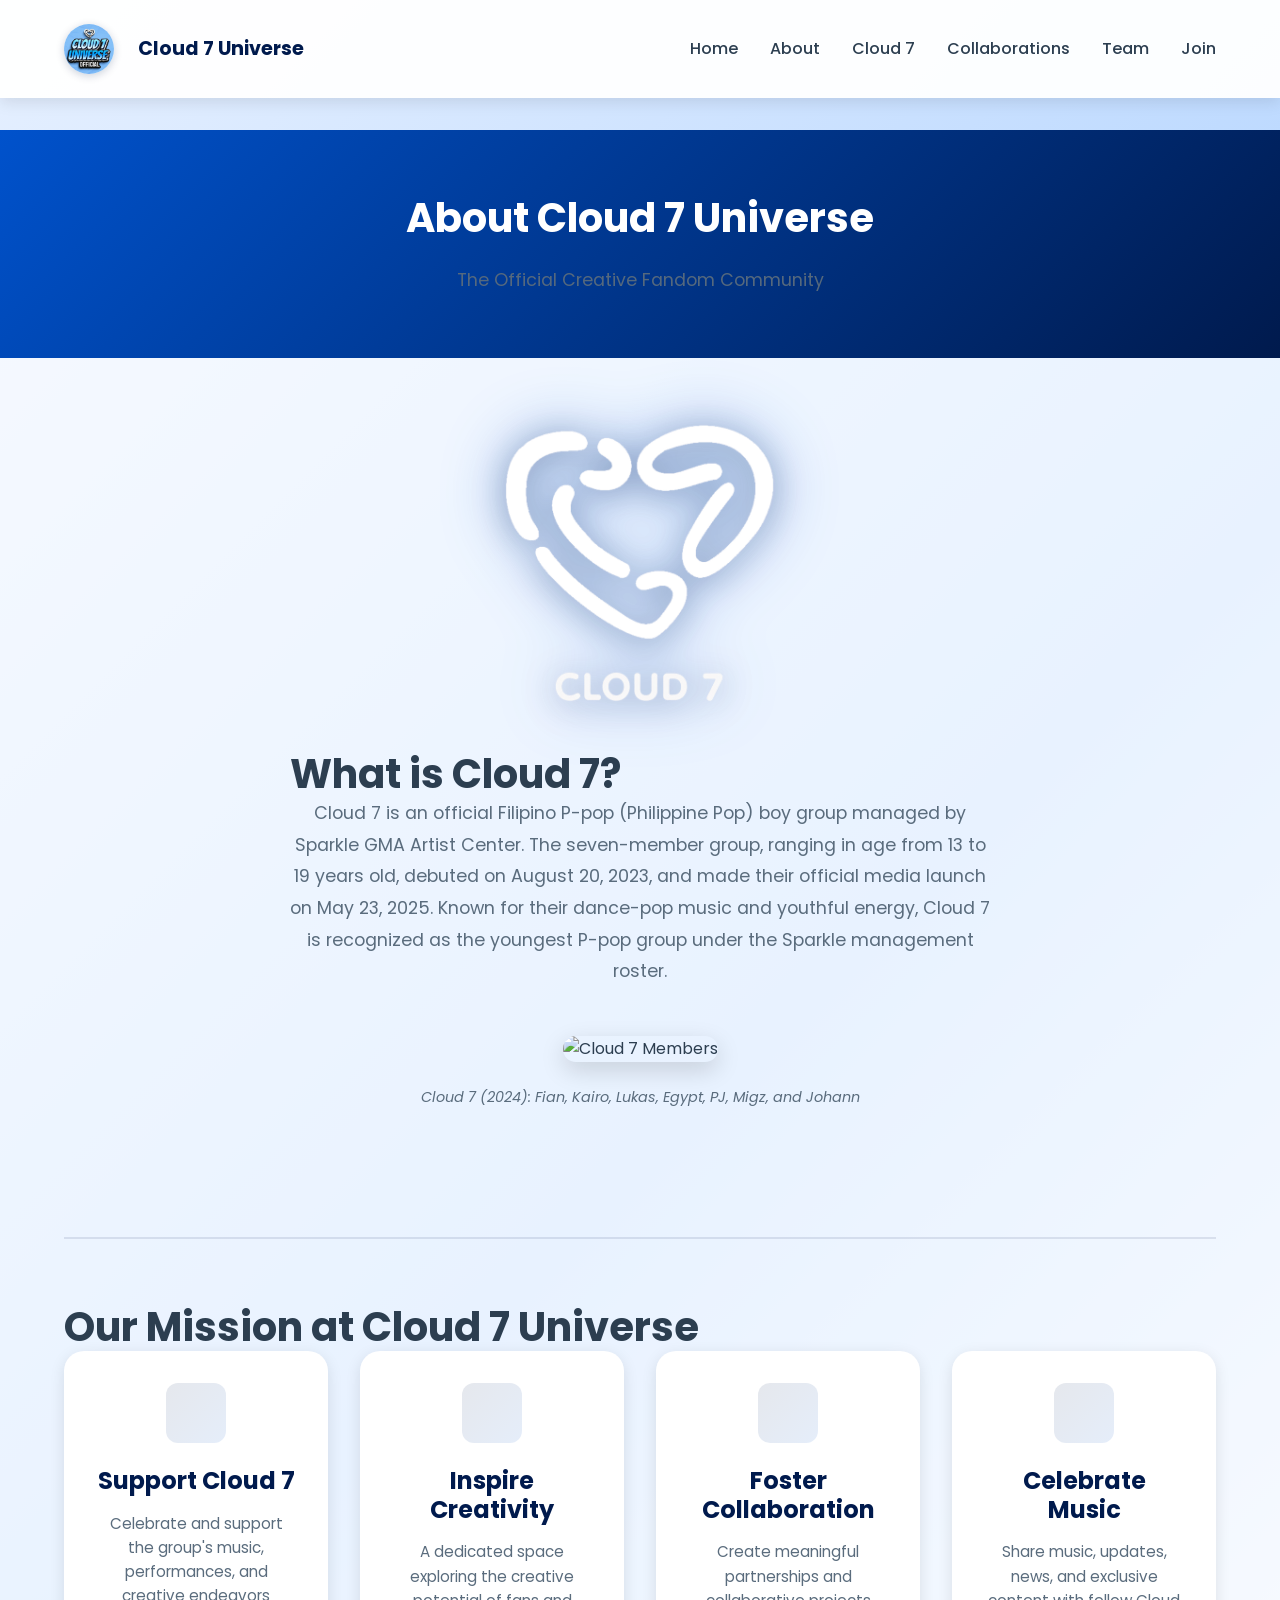
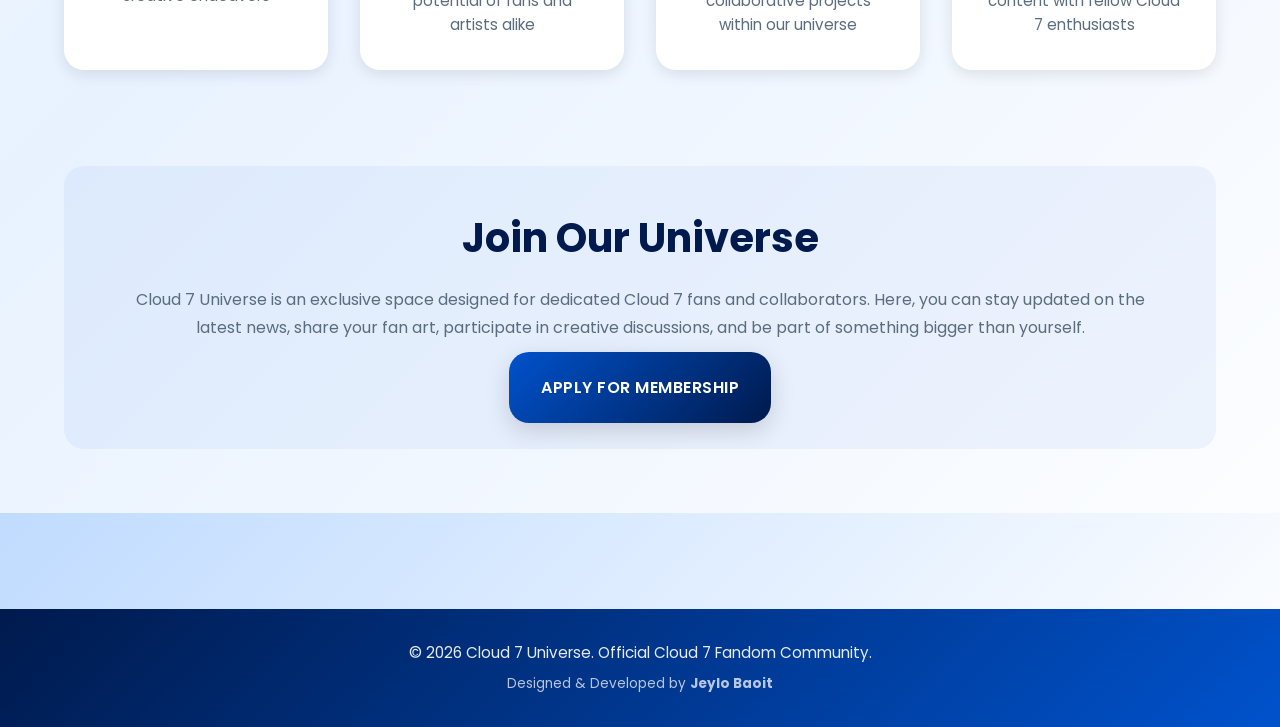
==== commit 5490ab51: "Ads Integration" ====
--- a/about.html
+++ b/about.html
@@ -2,12 +2,14 @@
 <html lang="en">
 
 <head>
-    <script async src="https://www.googletagmanager.com/gtag/js?id=G-98ZLKG1Z7Q"></script>
+    <!-- Google tag (gtag.js) -->
+    <script async src="https://www.googletagmanager.com/gtag/js?id=G-TVPC6RQPTF"></script>
     <script>
         window.dataLayer = window.dataLayer || [];
         function gtag() { dataLayer.push(arguments); }
         gtag('js', new Date());
-        gtag('config', 'G-98ZLKG1Z7Q');
+
+        gtag('config', 'G-TVPC6RQPTF');
     </script>
 
     <meta charset="UTF-8">
@@ -57,12 +59,33 @@
                 </div>
                 <h2>What is Cloud 7?</h2>
                 <p class="about__text">
-                    Cloud 7 is an official Filipino P-pop (Philippine Pop) boy group managed by Sparkle GMA Artist Center. The seven-member group, ranging in age from 13 to 19 years old, debuted on August 20, 2023, and made their official media launch on May 23, 2025. Known for their dance-pop music and youthful energy, Cloud 7 is recognized as the youngest P-pop group under the Sparkle management roster.
+                    Cloud 7 is an official Filipino P-pop (Philippine Pop) boy group managed by Sparkle GMA Artist
+                    Center. The seven-member group, ranging in age from 13 to 19 years old, debuted on August 20, 2023,
+                    and made their official media launch on May 23, 2025. Known for their dance-pop music and youthful
+                    energy, Cloud 7 is recognized as the youngest P-pop group under the Sparkle management roster.
                 </p>
 
                 <div class="cloud7-image-container">
-                    <img src="https://upload.wikimedia.org/wikipedia/commons/thumb/f/f2/CLOUD_7_2024.jpg/330px-CLOUD_7_2024.jpg" alt="Cloud 7 Members" class="cloud7-image">
+                    <img src="https://upload.wikimedia.org/wikipedia/commons/thumb/f/f2/CLOUD_7_2024.jpg/330px-CLOUD_7_2024.jpg"
+                        alt="Cloud 7 Members" class="cloud7-image">
                     <p class="image-caption">Cloud 7 (2024): Fian, Kairo, Lukas, Egypt, PJ, Migz, and Johann</p>
+                </div>
+            </div>
+
+            <div class="container ad-wrapper">
+                <div class="ad-desktop">
+                    <script>
+                        atOptions = { 'key': '6c63495fec647797b8f79b1b82de79e2', 'format': 'iframe', 'height': 90, 'width': 728, 'params': {} };
+                    </script>
+                    <script
+                        src="https://www.highperformanceformat.com/6c63495fec647797b8f79b1b82de79e2/invoke.js"></script>
+                </div>
+                <div class="ad-mobile">
+                    <script>
+                        atOptions = { 'key': '10fb9617601a5bcb033514410afb24b4', 'format': 'iframe', 'height': 50, 'width': 320, 'params': {} };
+                    </script>
+                    <script
+                        src="https://www.highperformanceformat.com/10fb9617601a5bcb033514410afb24b4/invoke.js"></script>
                 </div>
             </div>
 
@@ -92,16 +115,49 @@
                 </div>
             </div>
 
+            <div class="container ad-wrapper">
+                <div class="ad-desktop">
+                    <script>
+                        atOptions = { 'key': '6c63495fec647797b8f79b1b82de79e2', 'format': 'iframe', 'height': 90, 'width': 728, 'params': {} };
+                    </script>
+                    <script
+                        src="https://www.highperformanceformat.com/6c63495fec647797b8f79b1b82de79e2/invoke.js"></script>
+                </div>
+                <div class="ad-mobile">
+                    <script>
+                        atOptions = { 'key': '10fb9617601a5bcb033514410afb24b4', 'format': 'iframe', 'height': 50, 'width': 320, 'params': {} };
+                    </script>
+                    <script
+                        src="https://www.highperformanceformat.com/10fb9617601a5bcb033514410afb24b4/invoke.js"></script>
+                </div>
+            </div>
+
             <div class="community-info">
                 <h2>Join Our Universe</h2>
                 <p>
                     Cloud 7 Universe is an exclusive space designed for dedicated Cloud 7 fans and collaborators.
-                    Here, you can stay updated on the latest news, share your fan art, participate in creative discussions, and be part of something bigger than yourself.
+                    Here, you can stay updated on the latest news, share your fan art, participate in creative
+                    discussions, and be part of something bigger than yourself.
                 </p>
                 <a href="join.html" class="btn btn--primary">Apply for Membership</a>
             </div>
         </div>
     </section>
+
+    <div class="container ad-wrapper">
+        <div class="ad-desktop">
+            <script>
+                atOptions = { 'key': '6c63495fec647797b8f79b1b82de79e2', 'format': 'iframe', 'height': 90, 'width': 728, 'params': {} };
+            </script>
+            <script src="https://www.highperformanceformat.com/6c63495fec647797b8f79b1b82de79e2/invoke.js"></script>
+        </div>
+        <div class="ad-mobile">
+            <script>
+                atOptions = { 'key': '10fb9617601a5bcb033514410afb24b4', 'format': 'iframe', 'height': 50, 'width': 320, 'params': {} };
+            </script>
+            <script src="https://www.highperformanceformat.com/10fb9617601a5bcb033514410afb24b4/invoke.js"></script>
+        </div>
+    </div>
 
     <!-- Footer -->
     <footer class="footer">
@@ -112,6 +168,9 @@
             </p>
         </div>
     </footer>
+
+    <script src="https://pl29315299.profitablecpmratenetwork.com/f8/2f/6e/f82f6e07f75e69f4d3b2a79e939c2907.js"></script>
     <script src="js/script.js"></script>
 </body>
+
 </html>
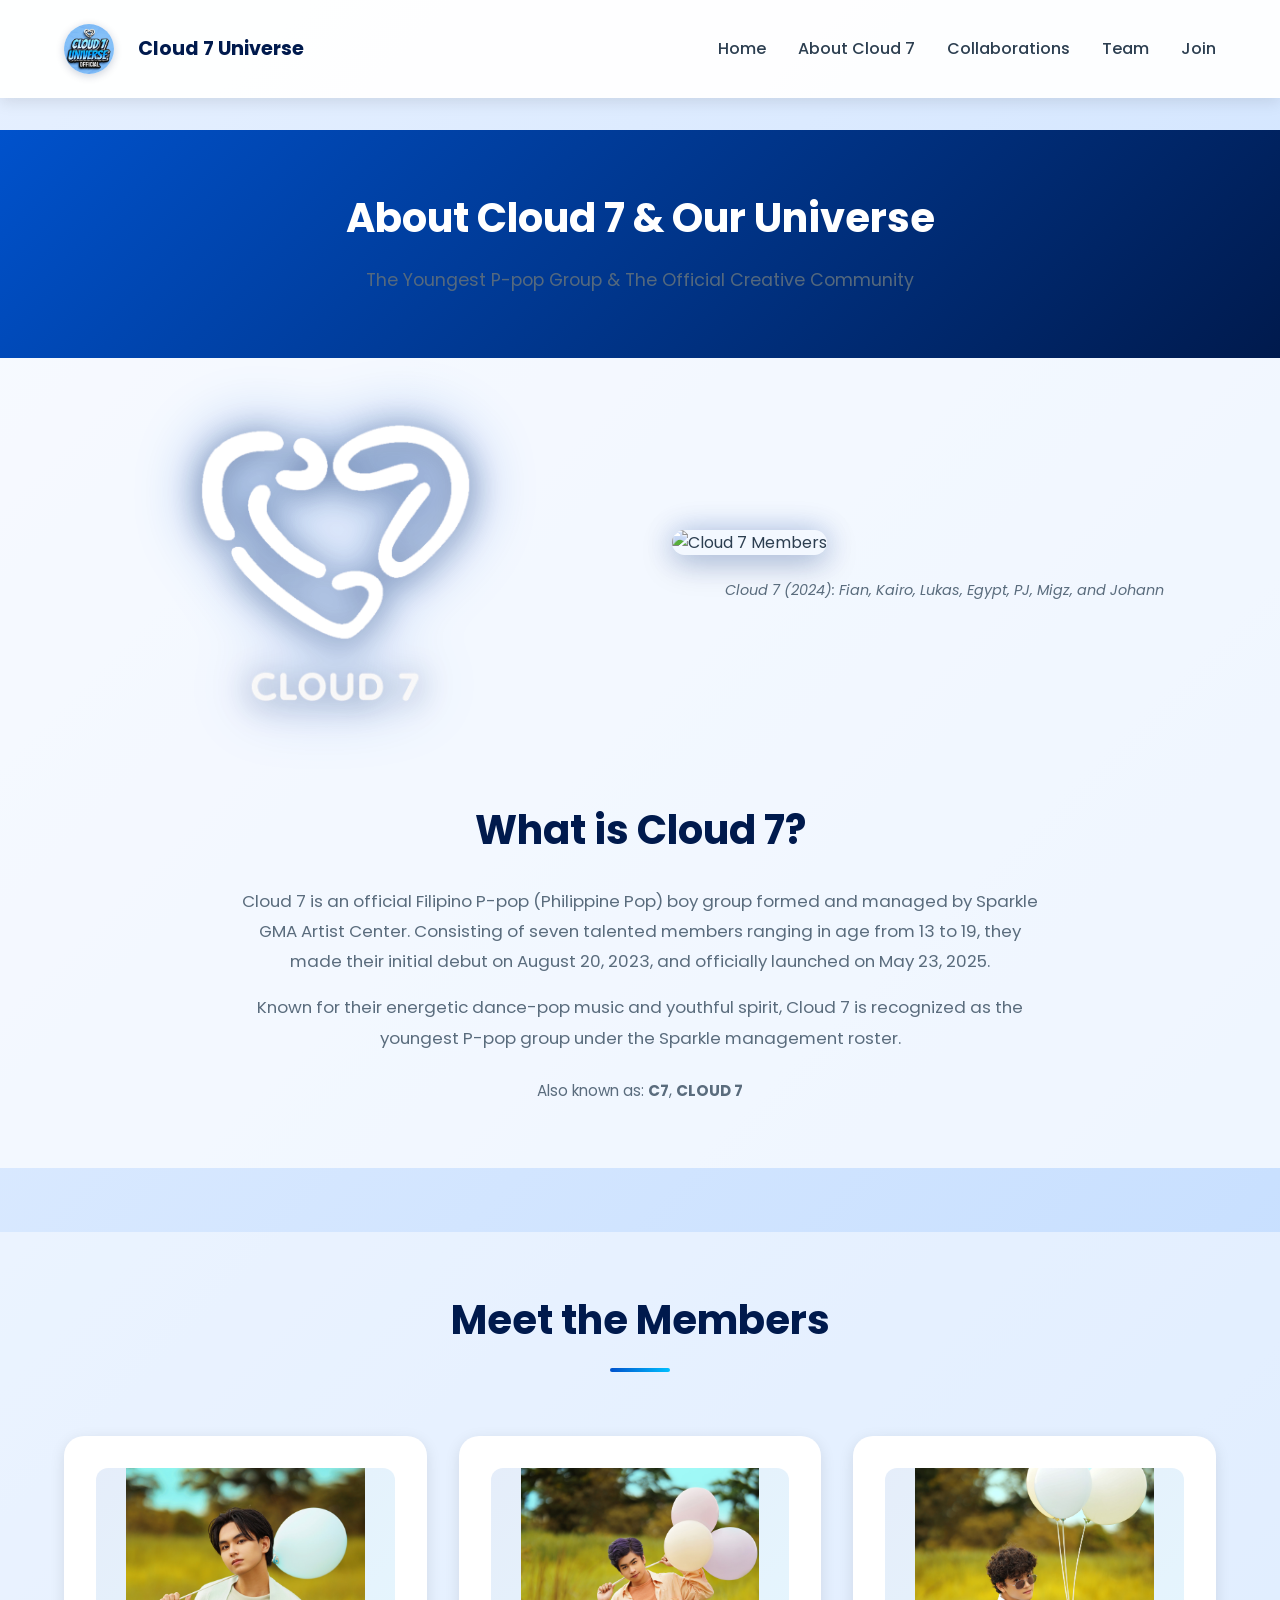
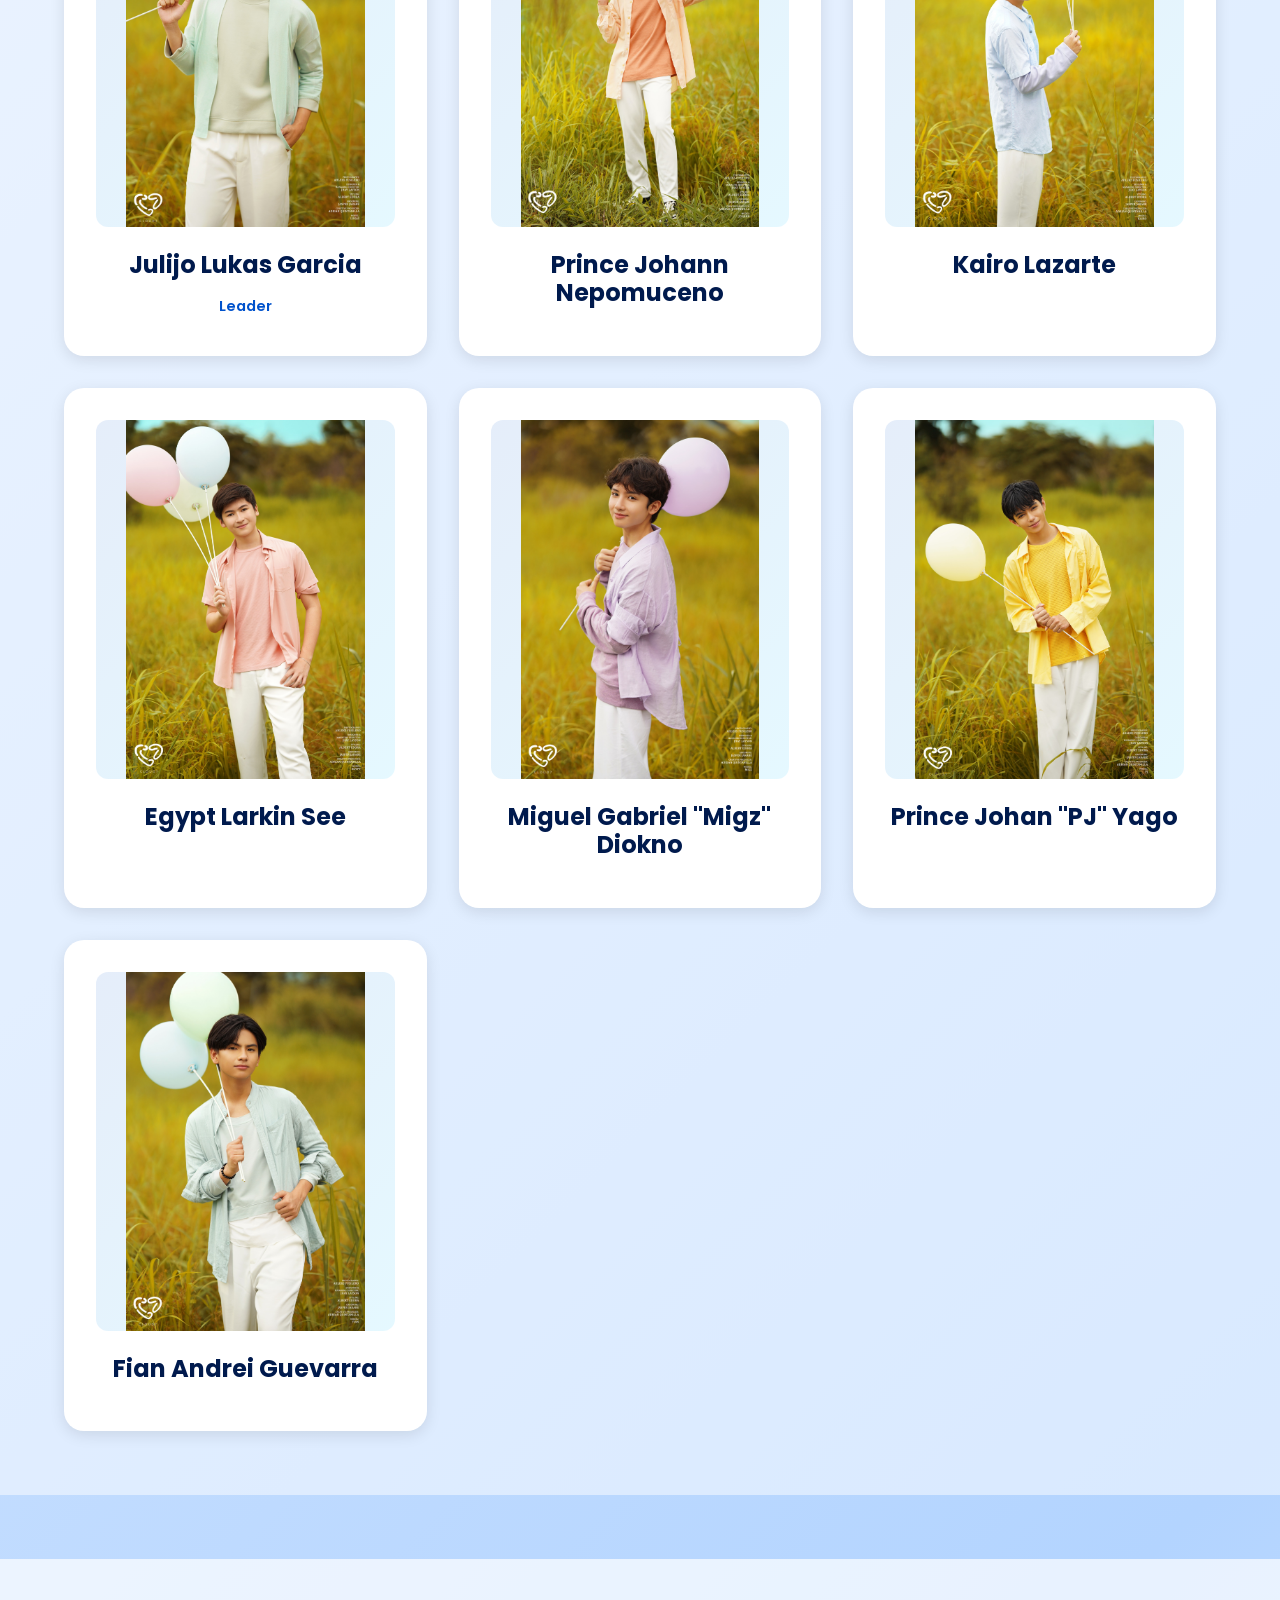
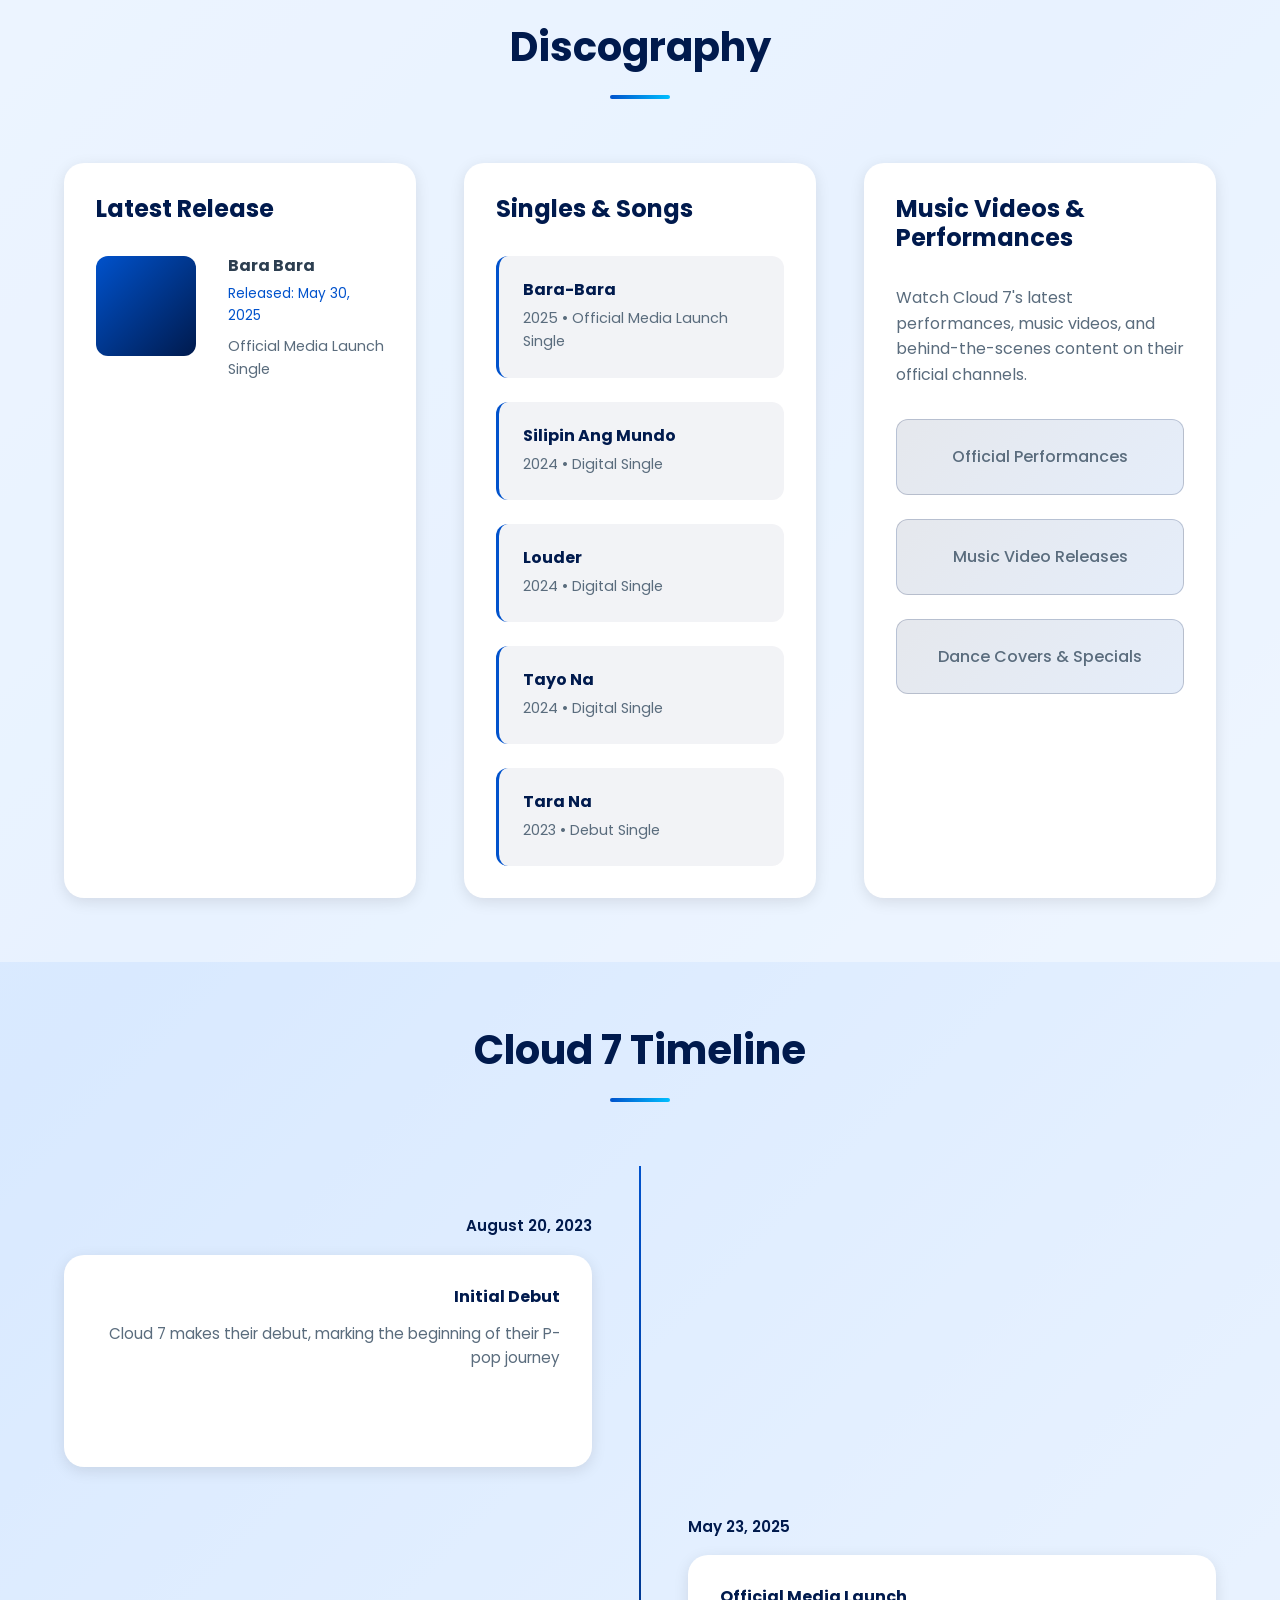
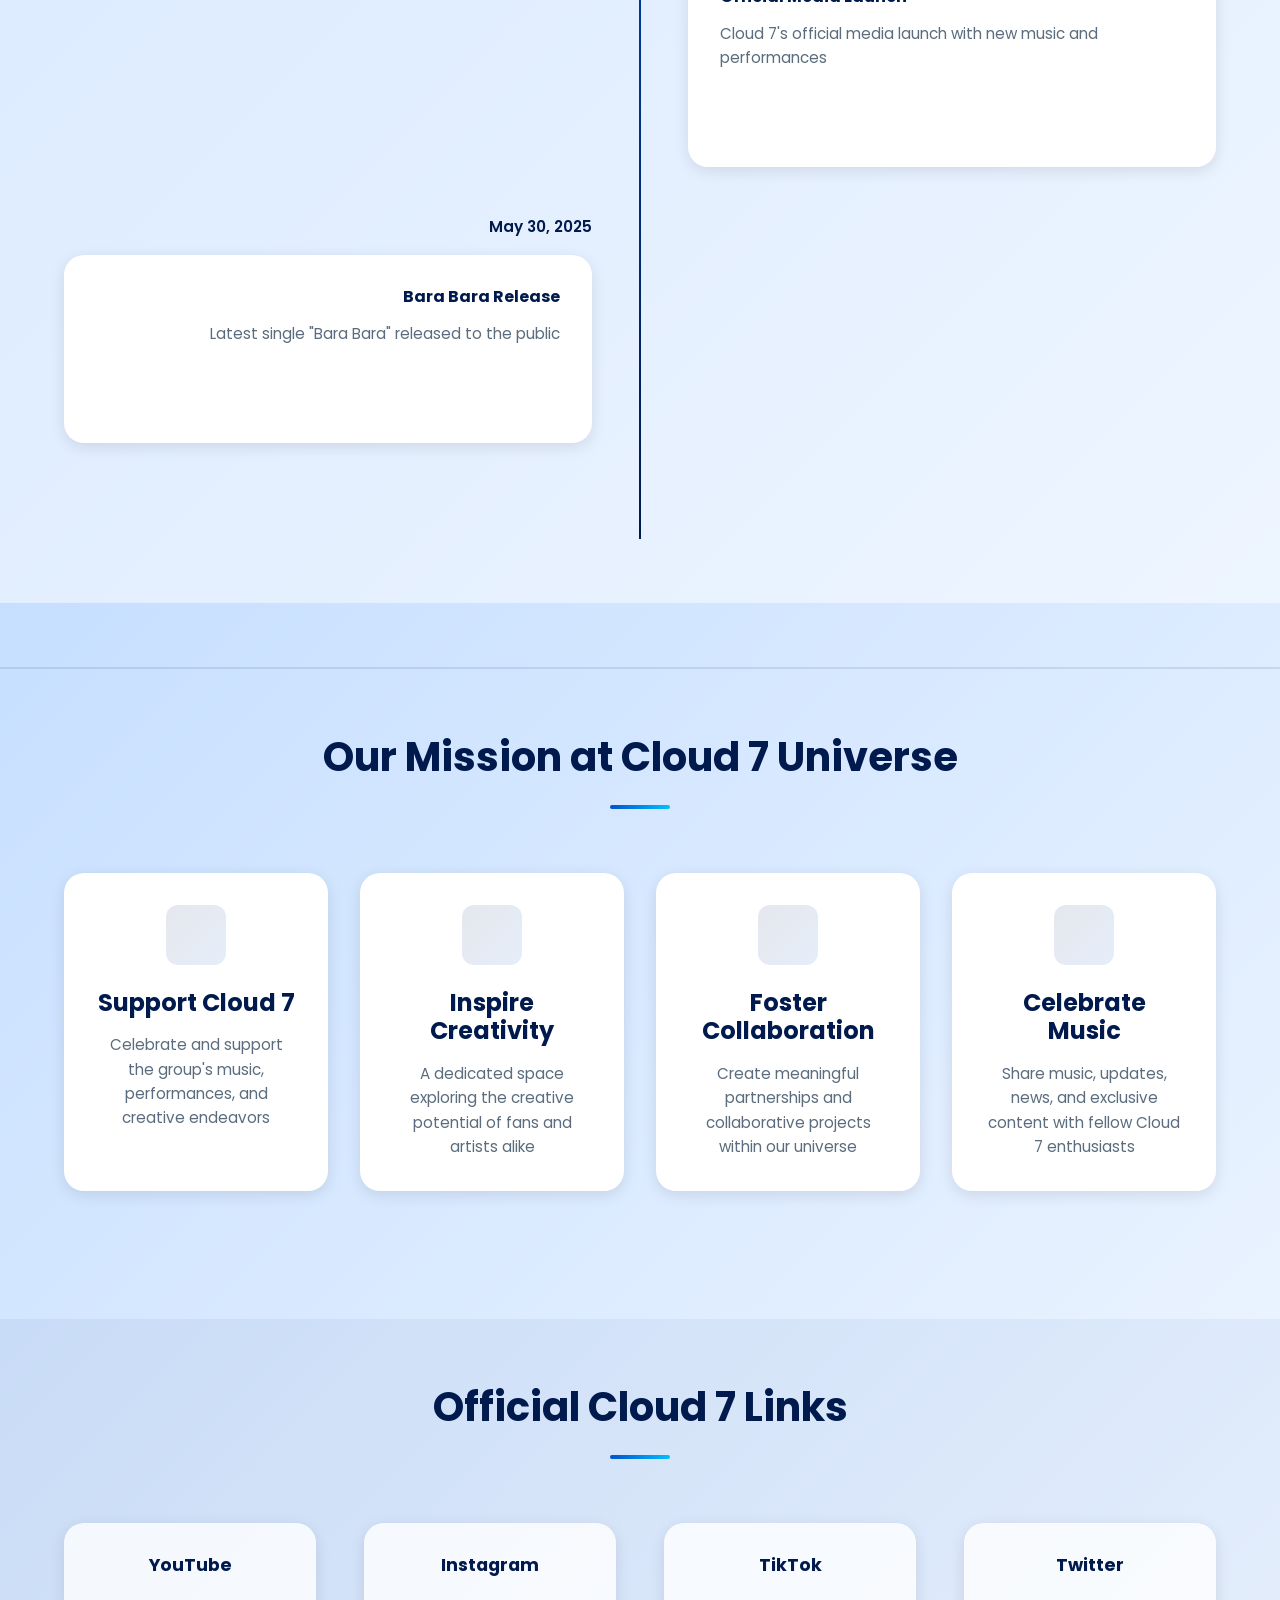
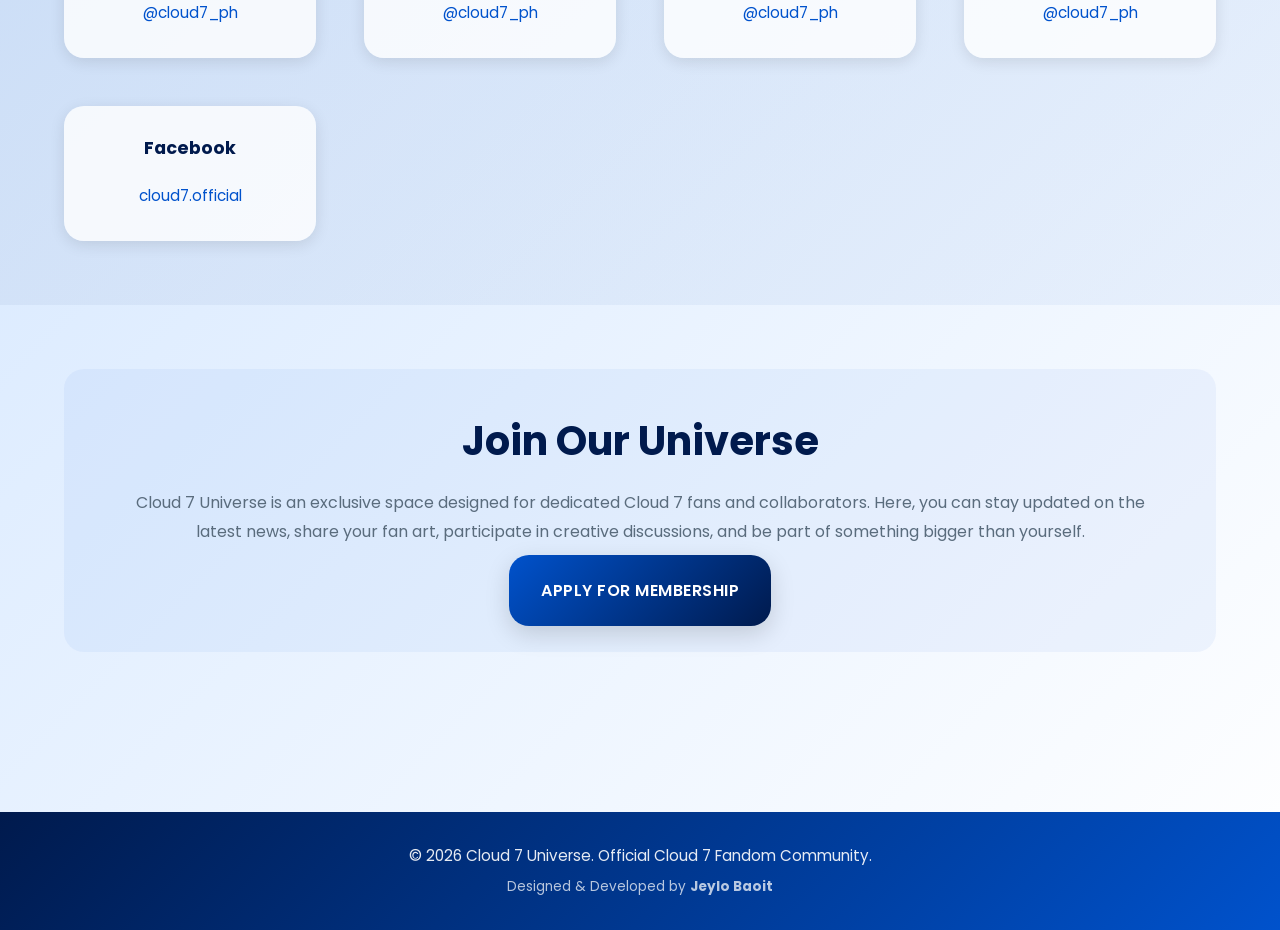
==== commit 8680a343: "Combined About and Cloud7 Section and fix navigation bar to align with the changes" ====
--- a/about.html
+++ b/about.html
@@ -14,10 +14,22 @@
 
     <meta charset="UTF-8">
     <meta name="viewport" content="width=device-width, initial-scale=1.0">
-    <title>About Us - Cloud 7 Universe</title>
+    <title>About Cloud 7 & The Universe</title>
     <link rel="icon" type="image/png" href="favicon.png">
     <link href="https://fonts.googleapis.com/css2?family=Poppins:wght@300;400;600;700&display=swap" rel="stylesheet">
     <link rel="stylesheet" href="css/styles.css">
+
+    <meta name="description"
+        content="Learn about Cloud 7, an official Filipino P-pop boy group under Sparkle GMA Artist Center, and discover the Cloud 7 Universe community." />
+
+    <meta name="author" content="Jeylo Baoit">
+
+    <meta property="og:title" content="About Cloud 7 & The Universe" />
+    <meta property="og:description"
+        content="Learn about Cloud 7, an official Filipino P-pop boy group, and join the creative fandom community." />
+    <meta property="og:image" content="https://c7u-og.vercel.app/assets/banner.jpg" />
+    <meta property="og:url" content="https://c7u-og.vercel.app/about.html" />
+    <meta property="og:type" content="website" />
 </head>
 
 <body>
@@ -35,8 +47,7 @@
             </button>
             <ul class="navbar__links" id="navbarLinks">
                 <li><a href="index.html" class="nav-link">Home</a></li>
-                <li><a href="about.html" class="nav-link">About</a></li>
-                <li><a href="cloud7.html" class="nav-link">Cloud 7</a></li>
+                <li><a href="about.html" class="nav-link">About Cloud 7</a></li>
                 <li><a href="collabs.html" class="nav-link">Collaborations</a></li>
                 <li><a href="team.html" class="nav-link">Team</a></li>
                 <li><a href="join.html" class="nav-link">Join</a></li>
@@ -44,95 +55,352 @@
         </div>
     </nav>
 
+    <!-- Page Header -->
     <section class="page-header">
         <div class="container">
-            <h1 class="page-header__title">About Cloud 7 Universe</h1>
-            <p class="page-header__subtitle">The Official Creative Fandom Community</p>
-        </div>
-    </section>
-
-    <section class="about">
-        <div class="container">
-            <div class="about__content">
-                <div class="cloud7-logo-about">
-                    <img id="cloud7-about-logo" src="/assets/cloud7-logo.png" alt="Cloud 7 Logo">
-                </div>
+            <h1 class="page-header__title">About Cloud 7 & Our Universe</h1>
+            <p class="page-header__subtitle">The Youngest P-pop Group & The Official Creative Community</p>
+        </div>
+    </section>
+
+    <!-- Cloud 7 Hero Section -->
+    <section class="cloud7-hero">
+        <div class="container">
+            <div class="cloud7-logo-section">
+                <img id="cloud7-page-logo" src="/assets/cloud7-logo.png" alt="Cloud 7 Logo" class="cloud7-page-logo">
+            </div>
+            <div class="cloud7-hero-content">
+                <img src="https://upload.wikimedia.org/wikipedia/commons/thumb/f/f2/CLOUD_7_2024.jpg/330px-CLOUD_7_2024.jpg"
+                    alt="Cloud 7 Members" class="cloud7-hero-image" style="margin-bottom: var(--spacing-md);">
+                <p class="image-caption" style="text-align: center;">Cloud 7 (2024): Fian, Kairo, Lukas, Egypt, PJ,
+                    Migz, and Johann</p>
+            </div>
+
+            <div class="cloud7-hero-info"
+                style="grid-column: 1 / -1; max-width: 800px; margin: 0 auto; text-align: center; margin-top: var(--spacing-lg);">
                 <h2>What is Cloud 7?</h2>
-                <p class="about__text">
-                    Cloud 7 is an official Filipino P-pop (Philippine Pop) boy group managed by Sparkle GMA Artist
-                    Center. The seven-member group, ranging in age from 13 to 19 years old, debuted on August 20, 2023,
-                    and made their official media launch on May 23, 2025. Known for their dance-pop music and youthful
-                    energy, Cloud 7 is recognized as the youngest P-pop group under the Sparkle management roster.
+                <p class="intro-text">
+                    Cloud 7 is an official Filipino P-pop (Philippine Pop) boy group formed and managed by Sparkle GMA
+                    Artist
+                    Center. Consisting of seven talented members ranging in age from 13 to 19, they made their initial
+                    debut on August 20,
+                    2023, and officially launched on May 23, 2025.
                 </p>
-
-                <div class="cloud7-image-container">
-                    <img src="https://upload.wikimedia.org/wikipedia/commons/thumb/f/f2/CLOUD_7_2024.jpg/330px-CLOUD_7_2024.jpg"
-                        alt="Cloud 7 Members" class="cloud7-image">
-                    <p class="image-caption">Cloud 7 (2024): Fian, Kairo, Lukas, Egypt, PJ, Migz, and Johann</p>
-                </div>
-            </div>
-
-            <div class="container ad-wrapper">
-                <div class="ad-desktop">
-                    <script>
-                        atOptions = { 'key': '6c63495fec647797b8f79b1b82de79e2', 'format': 'iframe', 'height': 90, 'width': 728, 'params': {} };
-                    </script>
-                    <script
-                        src="https://www.highperformanceformat.com/6c63495fec647797b8f79b1b82de79e2/invoke.js"></script>
-                </div>
-                <div class="ad-mobile">
-                    <script>
-                        atOptions = { 'key': '10fb9617601a5bcb033514410afb24b4', 'format': 'iframe', 'height': 50, 'width': 320, 'params': {} };
-                    </script>
-                    <script
-                        src="https://www.highperformanceformat.com/10fb9617601a5bcb033514410afb24b4/invoke.js"></script>
-                </div>
-            </div>
-
-            <div class="values-section">
-                <h2>Our Mission at Cloud 7 Universe</h2>
-                <div class="values-grid">
-                    <div class="value-card">
-                        <div class="value-card__icon"></div>
-                        <h3>Support Cloud 7</h3>
-                        <p>Celebrate and support the group's music, performances, and creative endeavors</p>
-                    </div>
-                    <div class="value-card">
-                        <div class="value-card__icon"></div>
-                        <h3>Inspire Creativity</h3>
-                        <p>A dedicated space exploring the creative potential of fans and artists alike</p>
-                    </div>
-                    <div class="value-card">
-                        <div class="value-card__icon"></div>
-                        <h3>Foster Collaboration</h3>
-                        <p>Create meaningful partnerships and collaborative projects within our universe</p>
-                    </div>
-                    <div class="value-card">
-                        <div class="value-card__icon"></div>
-                        <h3>Celebrate Music</h3>
-                        <p>Share music, updates, news, and exclusive content with fellow Cloud 7 enthusiasts</p>
-                    </div>
-                </div>
-            </div>
-
-            <div class="container ad-wrapper">
-                <div class="ad-desktop">
-                    <script>
-                        atOptions = { 'key': '6c63495fec647797b8f79b1b82de79e2', 'format': 'iframe', 'height': 90, 'width': 728, 'params': {} };
-                    </script>
-                    <script
-                        src="https://www.highperformanceformat.com/6c63495fec647797b8f79b1b82de79e2/invoke.js"></script>
-                </div>
-                <div class="ad-mobile">
-                    <script>
-                        atOptions = { 'key': '10fb9617601a5bcb033514410afb24b4', 'format': 'iframe', 'height': 50, 'width': 320, 'params': {} };
-                    </script>
-                    <script
-                        src="https://www.highperformanceformat.com/10fb9617601a5bcb033514410afb24b4/invoke.js"></script>
-                </div>
-            </div>
-
-            <div class="community-info">
+                <p class="intro-text" style="margin-top: var(--spacing-sm);">
+                    Known for their energetic dance-pop music and
+                    youthful spirit, Cloud 7 is recognized as the youngest P-pop group under the Sparkle management
+                    roster.
+                </p>
+                <p class="intro-text"
+                    style="font-size: 0.95rem; color: var(--color-text-light); margin-top: var(--spacing-md);">
+                    Also known as: <strong>C7</strong>, <strong>CLOUD 7</strong>
+                </p>
+            </div>
+        </div>
+    </section>
+
+    <div class="container ad-wrapper">
+        <div class="ad-desktop">
+            <script>
+                atOptions = { 'key': '6c63495fec647797b8f79b1b82de79e2', 'format': 'iframe', 'height': 90, 'width': 728, 'params': {} };
+            </script>
+            <script src="https://www.highperformanceformat.com/6c63495fec647797b8f79b1b82de79e2/invoke.js"></script>
+        </div>
+        <div class="ad-mobile">
+            <script>
+                atOptions = { 'key': '10fb9617601a5bcb033514410afb24b4', 'format': 'iframe', 'height': 50, 'width': 320, 'params': {} };
+            </script>
+            <script src="https://www.highperformanceformat.com/10fb9617601a5bcb033514410afb24b4/invoke.js"></script>
+        </div>
+    </div>
+
+    <!-- Members Section -->
+    <section class="cloud7-members" style="background: rgba(255, 255, 255, 0.5);">
+        <div class="container">
+            <h2 class="section__title">Meet the Members</h2>
+            <div class="members-grid">
+                <div class="member-card">
+                    <img class="member-card__image" src="/assets/C7/lukas.jpg" alt="Julijo Lukas Garcia">
+                    <h3>Julijo Lukas Garcia</h3>
+                    <p class="member-role">Leader</p>
+                </div>
+                <div class="member-card">
+                    <img class="member-card__image" src="/assets/C7/johann.jpg" alt="Prince Johann Nepomuceno">
+                    <h3>Prince Johann Nepomuceno</h3>
+                </div>
+                <div class="member-card">
+                    <img class="member-card__image" src="/assets/C7/kairo.jpg" alt="Kairo Lazarte">
+                    <h3>Kairo Lazarte</h3>
+                </div>
+                <div class="member-card">
+                    <img class="member-card__image" src="/assets/C7/egypt.jpg" alt="Egypt Larkin See">
+                    <h3>Egypt Larkin See</h3>
+                </div>
+                <div class="member-card">
+                    <img class="member-card__image" src="/assets/C7/migz.jpg" alt="Miguel Gabriel Diokno">
+                    <h3>Miguel Gabriel "Migz" Diokno</h3>
+                </div>
+                <div class="member-card">
+                    <img class="member-card__image" src="/assets/C7/pj.jpg" alt="Prince Johan PJ Yago">
+                    <h3>Prince Johan "PJ" Yago</h3>
+                </div>
+                <div class="member-card">
+                    <img class="member-card__image" src="/assets/C7/fian.jpg" alt="Fian Andrei Guevarra">
+                    <h3>Fian Andrei Guevarra</h3>
+                </div>
+            </div>
+        </div>
+    </section>
+
+    <div class="container ad-wrapper">
+        <div class="ad-desktop">
+            <script>
+                atOptions = { 'key': '6c63495fec647797b8f79b1b82de79e2', 'format': 'iframe', 'height': 90, 'width': 728, 'params': {} };
+            </script>
+            <script src="https://www.highperformanceformat.com/6c63495fec647797b8f79b1b82de79e2/invoke.js"></script>
+        </div>
+        <div class="ad-mobile">
+            <script>
+                atOptions = { 'key': '10fb9617601a5bcb033514410afb24b4', 'format': 'iframe', 'height': 50, 'width': 320, 'params': {} };
+            </script>
+            <script src="https://www.highperformanceformat.com/10fb9617601a5bcb033514410afb24b4/invoke.js"></script>
+        </div>
+    </div>
+
+    <!-- Discography Section -->
+    <section class="cloud7-discography">
+        <div class="container">
+            <h2 class="section__title">Discography</h2>
+
+            <div class="discography-content">
+                <div class="discography-section">
+                    <h3>Latest Release</h3>
+                    <div class="release-card">
+                        <div class="release-image"></div>
+                        <div class="release-info">
+                            <h4>Bara Bara</h4>
+                            <p class="release-date">Released: May 30, 2025</p>
+                            <p class="release-type">Official Media Launch Single</p>
+                        </div>
+                    </div>
+                </div>
+
+                <div class="discography-section">
+                    <h3>Singles & Songs</h3>
+                    <div class="singles-list">
+                        <div class="single-item">
+                            <h4>Bara-Bara</h4>
+                            <p>2025 • Official Media Launch Single</p>
+                        </div>
+                        <div class="single-item">
+                            <h4>Silipin Ang Mundo</h4>
+                            <p>2024 • Digital Single</p>
+                        </div>
+                        <div class="single-item">
+                            <h4>Louder</h4>
+                            <p>2024 • Digital Single</p>
+                        </div>
+                        <div class="single-item">
+                            <h4>Tayo Na</h4>
+                            <p>2024 • Digital Single</p>
+                        </div>
+                        <div class="single-item">
+                            <h4>Tara Na</h4>
+                            <p>2023 • Debut Single</p>
+                        </div>
+                    </div>
+                </div>
+
+                <div class="discography-section">
+                    <h3>Music Videos & Performances</h3>
+                    <p class="discography-note">Watch Cloud 7's latest performances, music videos, and behind-the-scenes
+                        content on their official channels.</p>
+                    <div class="performance-list">
+                        <div class="performance-item">
+                            <p>Official Performances</p>
+                        </div>
+                        <div class="performance-item">
+                            <p>Music Video Releases</p>
+                        </div>
+                        <div class="performance-item">
+                            <p>Dance Covers & Specials</p>
+                        </div>
+                    </div>
+                </div>
+            </div>
+        </div>
+    </section>
+
+    <!-- Timeline Section -->
+    <section class="cloud7-timeline" style="background: rgba(255, 255, 255, 0.5);">
+        <div class="container">
+            <h2 class="section__title">Cloud 7 Timeline</h2>
+            <div class="timeline">
+                <div class="timeline-item">
+                    <div class="timeline-date">August 20, 2023</div>
+                    <div class="timeline-content">
+                        <h4>Initial Debut</h4>
+                        <p>Cloud 7 makes their debut, marking the beginning of their P-pop journey</p>
+                        <div class="container ad-wrapper">
+                            <div class="ad-desktop">
+                                <script>
+                                    atOptions = { 'key': '6c63495fec647797b8f79b1b82de79e2', 'format': 'iframe', 'height': 90, 'width': 728, 'params': {} };
+                                </script>
+                                <script
+                                    src="https://www.highperformanceformat.com/6c63495fec647797b8f79b1b82de79e2/invoke.js"></script>
+                            </div>
+                            <div class="ad-mobile">
+                                <script>
+                                    atOptions = { 'key': '10fb9617601a5bcb033514410afb24b4', 'format': 'iframe', 'height': 50, 'width': 320, 'params': {} };
+                                </script>
+                                <script
+                                    src="https://www.highperformanceformat.com/10fb9617601a5bcb033514410afb24b4/invoke.js"></script>
+                            </div>
+                        </div>
+                    </div>
+                </div>
+                <div class="timeline-item">
+                    <div class="timeline-date">May 23, 2025</div>
+                    <div class="timeline-content">
+                        <h4>Official Media Launch</h4>
+                        <p>Cloud 7's official media launch with new music and performances</p>
+                        <div class="container ad-wrapper">
+                            <div class="ad-desktop">
+                                <script>
+                                    atOptions = { 'key': '6c63495fec647797b8f79b1b82de79e2', 'format': 'iframe', 'height': 90, 'width': 728, 'params': {} };
+                                </script>
+                                <script
+                                    src="https://www.highperformanceformat.com/6c63495fec647797b8f79b1b82de79e2/invoke.js"></script>
+                            </div>
+                            <div class="ad-mobile">
+                                <script>
+                                    atOptions = { 'key': '10fb9617601a5bcb033514410afb24b4', 'format': 'iframe', 'height': 50, 'width': 320, 'params': {} };
+                                </script>
+                                <script
+                                    src="https://www.highperformanceformat.com/10fb9617601a5bcb033514410afb24b4/invoke.js"></script>
+                            </div>
+                        </div>
+                    </div>
+                </div>
+                <div class="timeline-item">
+                    <div class="timeline-date">May 30, 2025</div>
+                    <div class="timeline-content">
+                        <h4>Bara Bara Release</h4>
+                        <p>Latest single "Bara Bara" released to the public</p>
+                        <div class="container ad-wrapper">
+                            <div class="ad-desktop">
+                                <script>
+                                    atOptions = { 'key': '6c63495fec647797b8f79b1b82de79e2', 'format': 'iframe', 'height': 90, 'width': 728, 'params': {} };
+                                </script>
+                                <script
+                                    src="https://www.highperformanceformat.com/6c63495fec647797b8f79b1b82de79e2/invoke.js"></script>
+                            </div>
+                            <div class="ad-mobile">
+                                <script>
+                                    atOptions = { 'key': '10fb9617601a5bcb033514410afb24b4', 'format': 'iframe', 'height': 50, 'width': 320, 'params': {} };
+                                </script>
+                                <script
+                                    src="https://www.highperformanceformat.com/10fb9617601a5bcb033514410afb24b4/invoke.js"></script>
+                            </div>
+                        </div>
+                    </div>
+                </div>
+            </div>
+        </div>
+    </section>
+
+    <!-- Community Values Section -->
+    <section class="values-section" style="padding: var(--spacing-2xl) 0;">
+        <div class="container">
+            <h2 class="section__title">Our Mission at Cloud 7 Universe</h2>
+            <div class="values-grid">
+                <div class="value-card">
+                    <div class="value-card__icon"></div>
+                    <h3>Support Cloud 7</h3>
+                    <p>Celebrate and support the group's music, performances, and creative endeavors</p>
+                </div>
+                <div class="value-card">
+                    <div class="value-card__icon"></div>
+                    <h3>Inspire Creativity</h3>
+                    <p>A dedicated space exploring the creative potential of fans and artists alike</p>
+                </div>
+                <div class="value-card">
+                    <div class="value-card__icon"></div>
+                    <h3>Foster Collaboration</h3>
+                    <p>Create meaningful partnerships and collaborative projects within our universe</p>
+                </div>
+                <div class="value-card">
+                    <div class="value-card__icon"></div>
+                    <h3>Celebrate Music</h3>
+                    <p>Share music, updates, news, and exclusive content with fellow Cloud 7 enthusiasts</p>
+                </div>
+            </div>
+        </div>
+    </section>
+
+    <div class="container ad-wrapper">
+        <div class="ad-desktop">
+            <script>
+                atOptions = { 'key': '6c63495fec647797b8f79b1b82de79e2', 'format': 'iframe', 'height': 90, 'width': 728, 'params': {} };
+            </script>
+            <script src="https://www.highperformanceformat.com/6c63495fec647797b8f79b1b82de79e2/invoke.js"></script>
+        </div>
+        <div class="ad-mobile">
+            <script>
+                atOptions = { 'key': '10fb9617601a5bcb033514410afb24b4', 'format': 'iframe', 'height': 50, 'width': 320, 'params': {} };
+            </script>
+            <script src="https://www.highperformanceformat.com/10fb9617601a5bcb033514410afb24b4/invoke.js"></script>
+        </div>
+    </div>
+
+    <!-- Official Links Section -->
+    <section class="cloud7-official-links">
+        <div class="container">
+            <h2 class="section__title">Official Cloud 7 Links</h2>
+            <div class="official-links-grid">
+                <div class="link-item">
+                    <h3>YouTube</h3>
+                    <a href="https://www.youtube.com/@cloud7_ph" target="_blank">@cloud7_ph</a>
+                </div>
+                <div class="link-item">
+                    <h3>Instagram</h3>
+                    <a href="https://www.instagram.com/cloud7_ph/" target="_blank">@cloud7_ph</a>
+                </div>
+                <div class="link-item">
+                    <h3>TikTok</h3>
+                    <a href="https://www.tiktok.com/@cloud7_ph" target="_blank">@cloud7_ph</a>
+                </div>
+                <div class="link-item">
+                    <h3>Twitter</h3>
+                    <a href="https://twitter.com/cloud7_ph" target="_blank">@cloud7_ph</a>
+                </div>
+                <div class="link-item">
+                    <h3>Facebook</h3>
+                    <a href="https://web.facebook.com/cloud7.official" target="_blank">cloud7.official</a>
+                </div>
+            </div>
+        </div>
+    </section>
+
+    <div class="container ad-wrapper">
+        <div class="ad-desktop">
+            <script>
+                atOptions = { 'key': '6c63495fec647797b8f79b1b82de79e2', 'format': 'iframe', 'height': 90, 'width': 728, 'params': {} };
+            </script>
+            <script src="https://www.highperformanceformat.com/6c63495fec647797b8f79b1b82de79e2/invoke.js"></script>
+        </div>
+        <div class="ad-mobile">
+            <script>
+                atOptions = { 'key': '10fb9617601a5bcb033514410afb24b4', 'format': 'iframe', 'height': 50, 'width': 320, 'params': {} };
+            </script>
+            <script src="https://www.highperformanceformat.com/10fb9617601a5bcb033514410afb24b4/invoke.js"></script>
+        </div>
+    </div>
+
+    <!-- Join CTA -->
+    <section style="padding-bottom: var(--spacing-2xl);">
+        <div class="container">
+            <div class="community-info" style="margin-top: 0;">
                 <h2>Join Our Universe</h2>
                 <p>
                     Cloud 7 Universe is an exclusive space designed for dedicated Cloud 7 fans and collaborators.
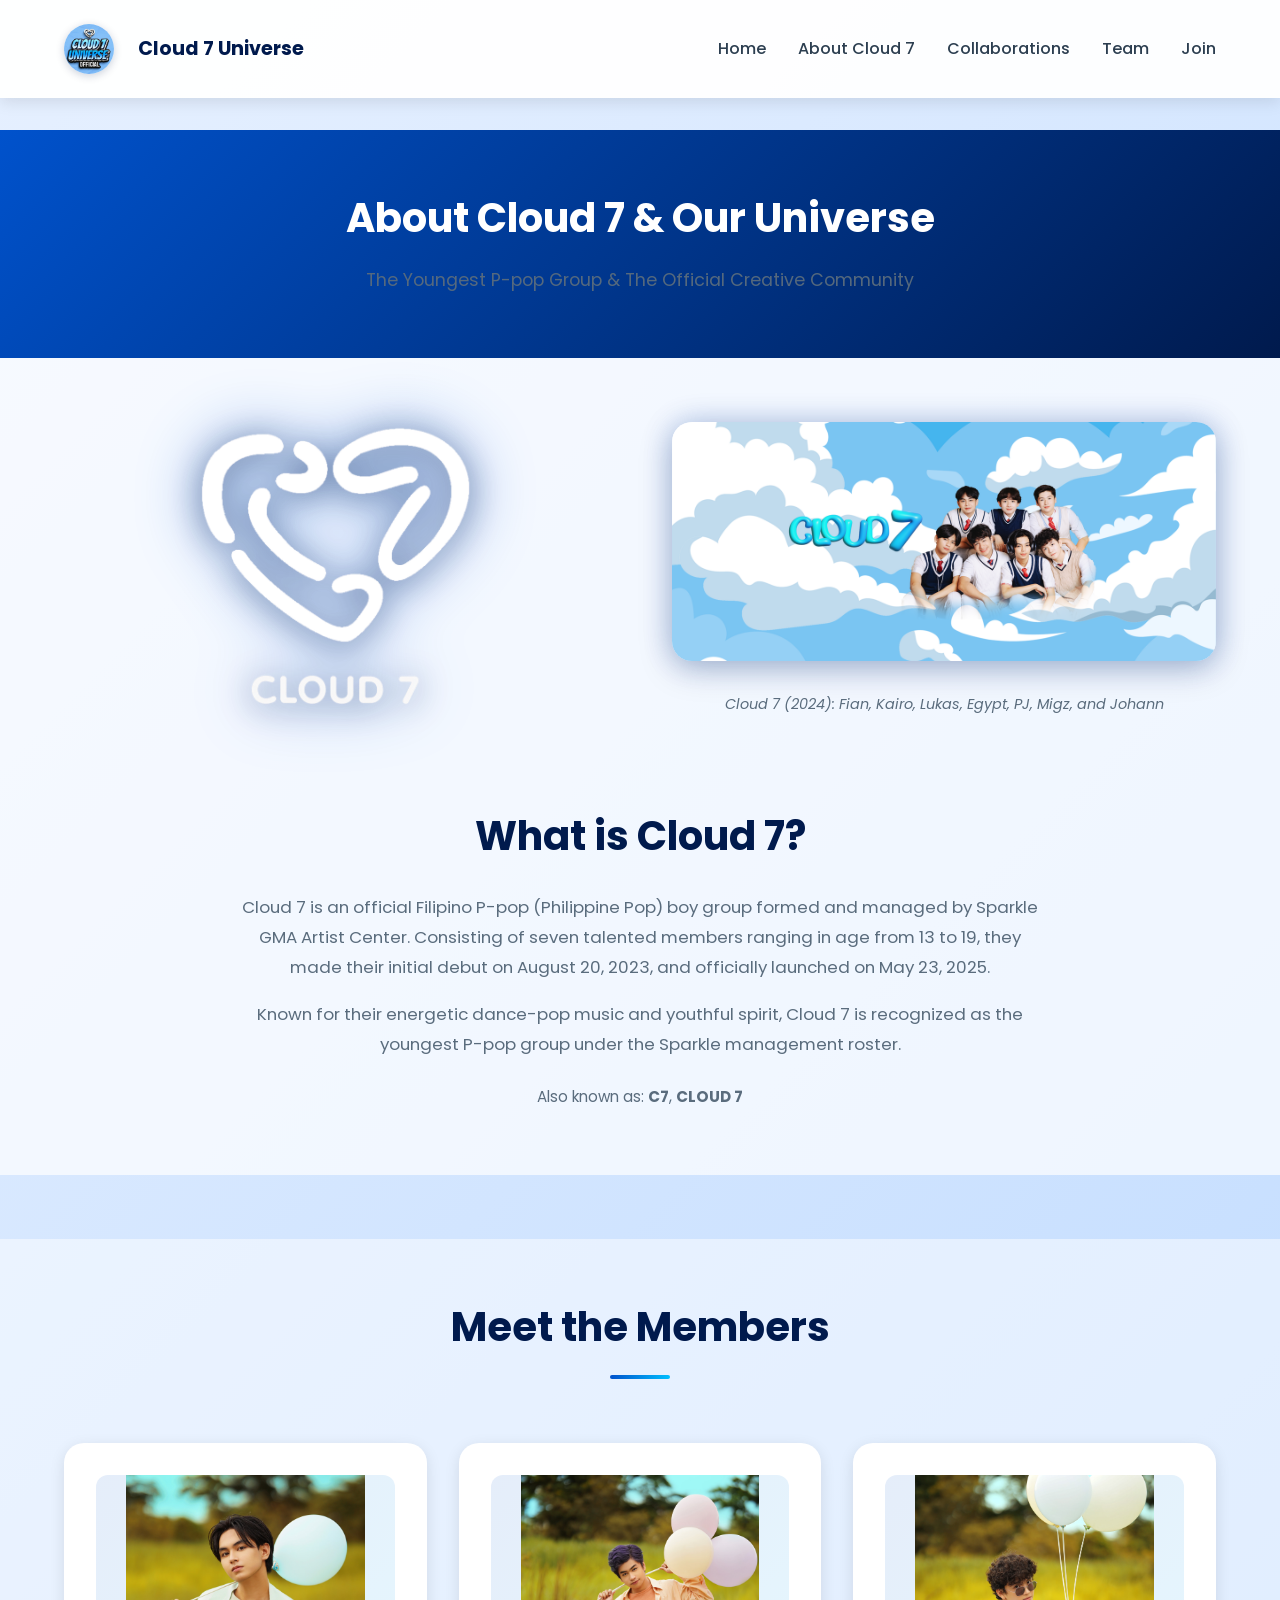
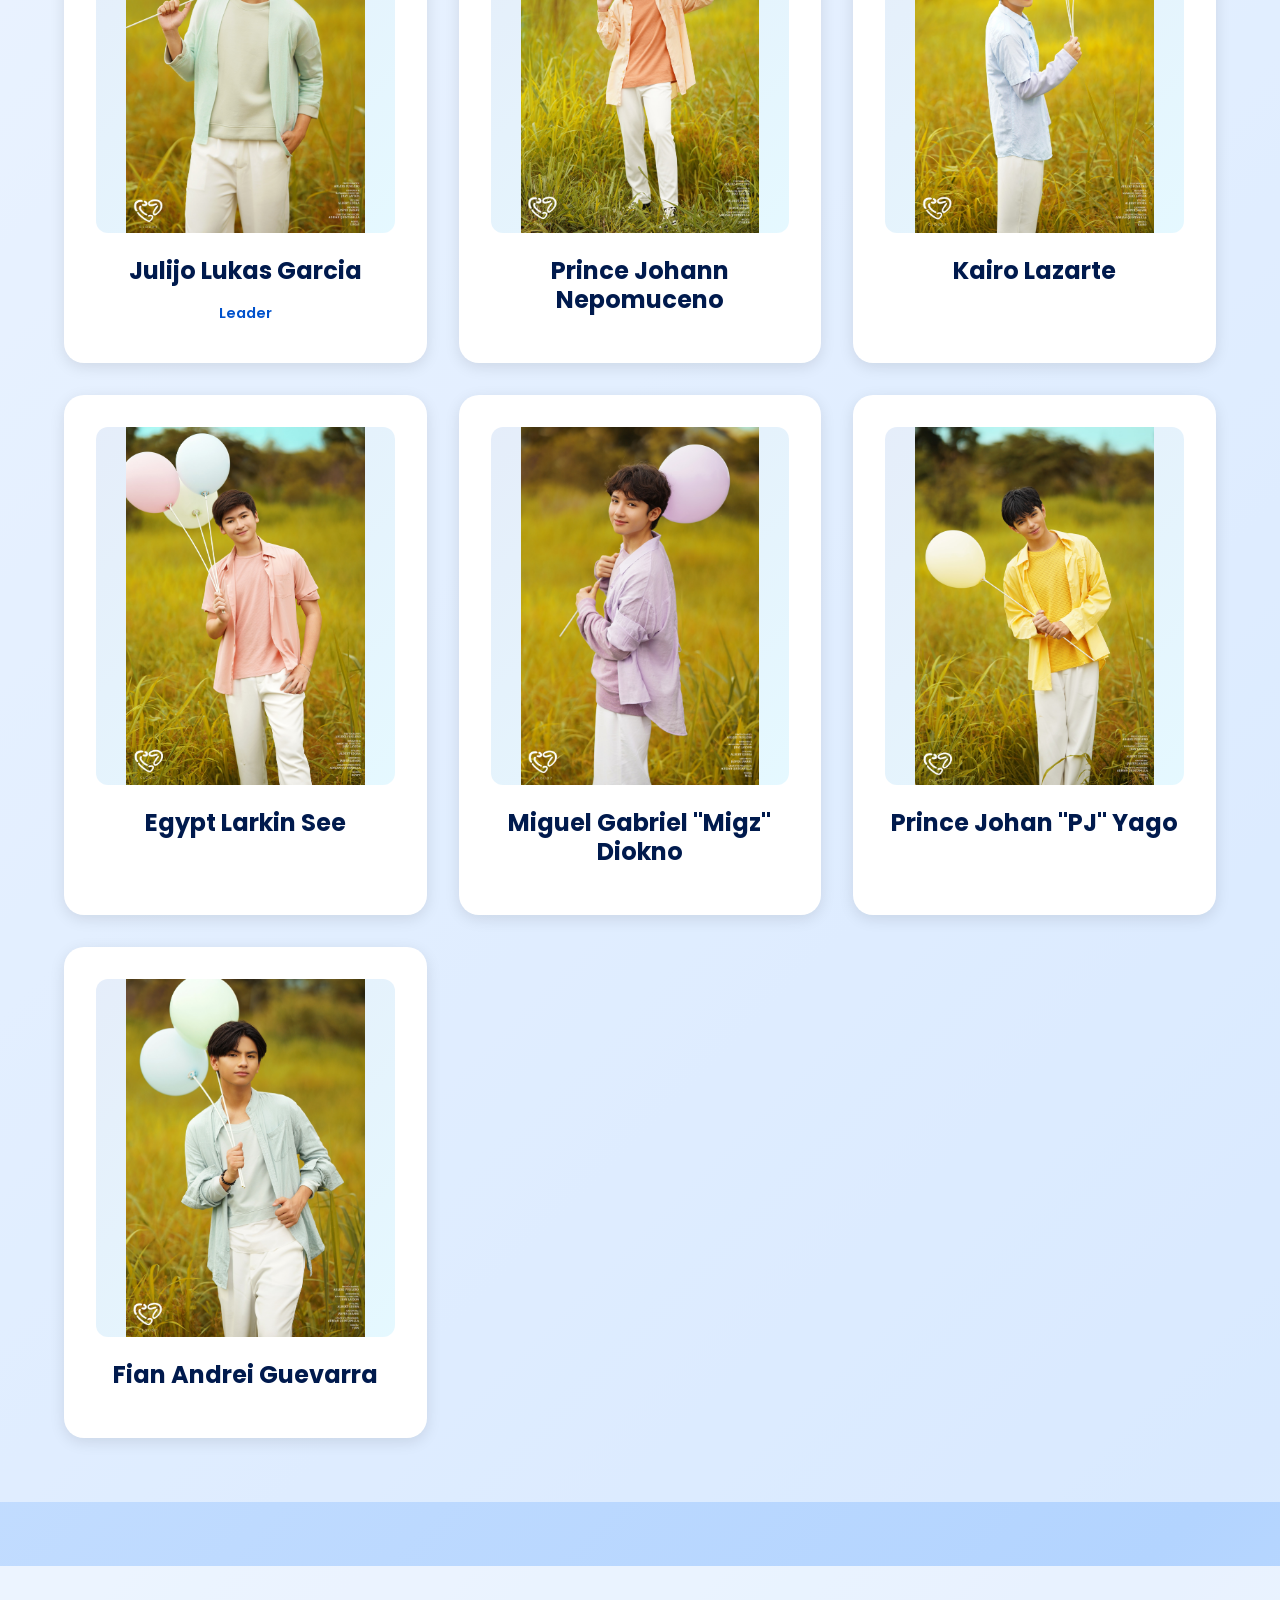
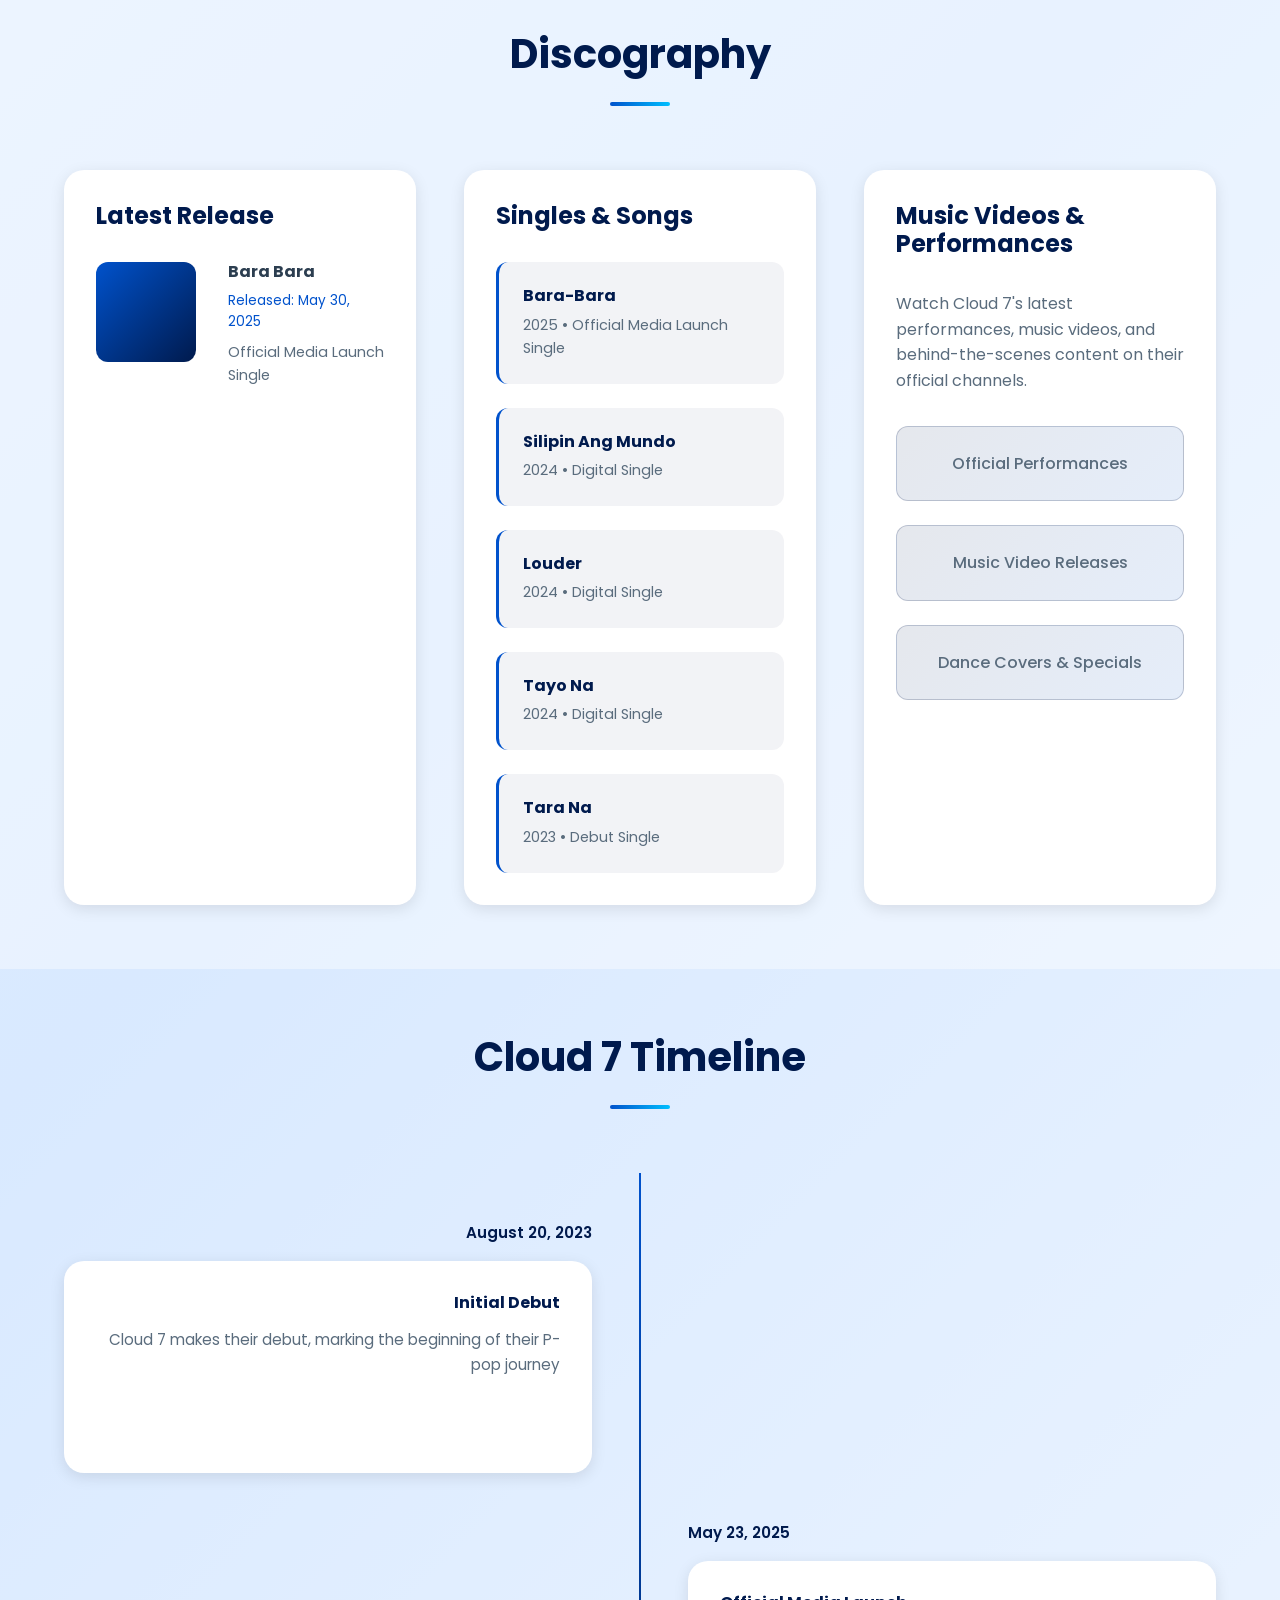
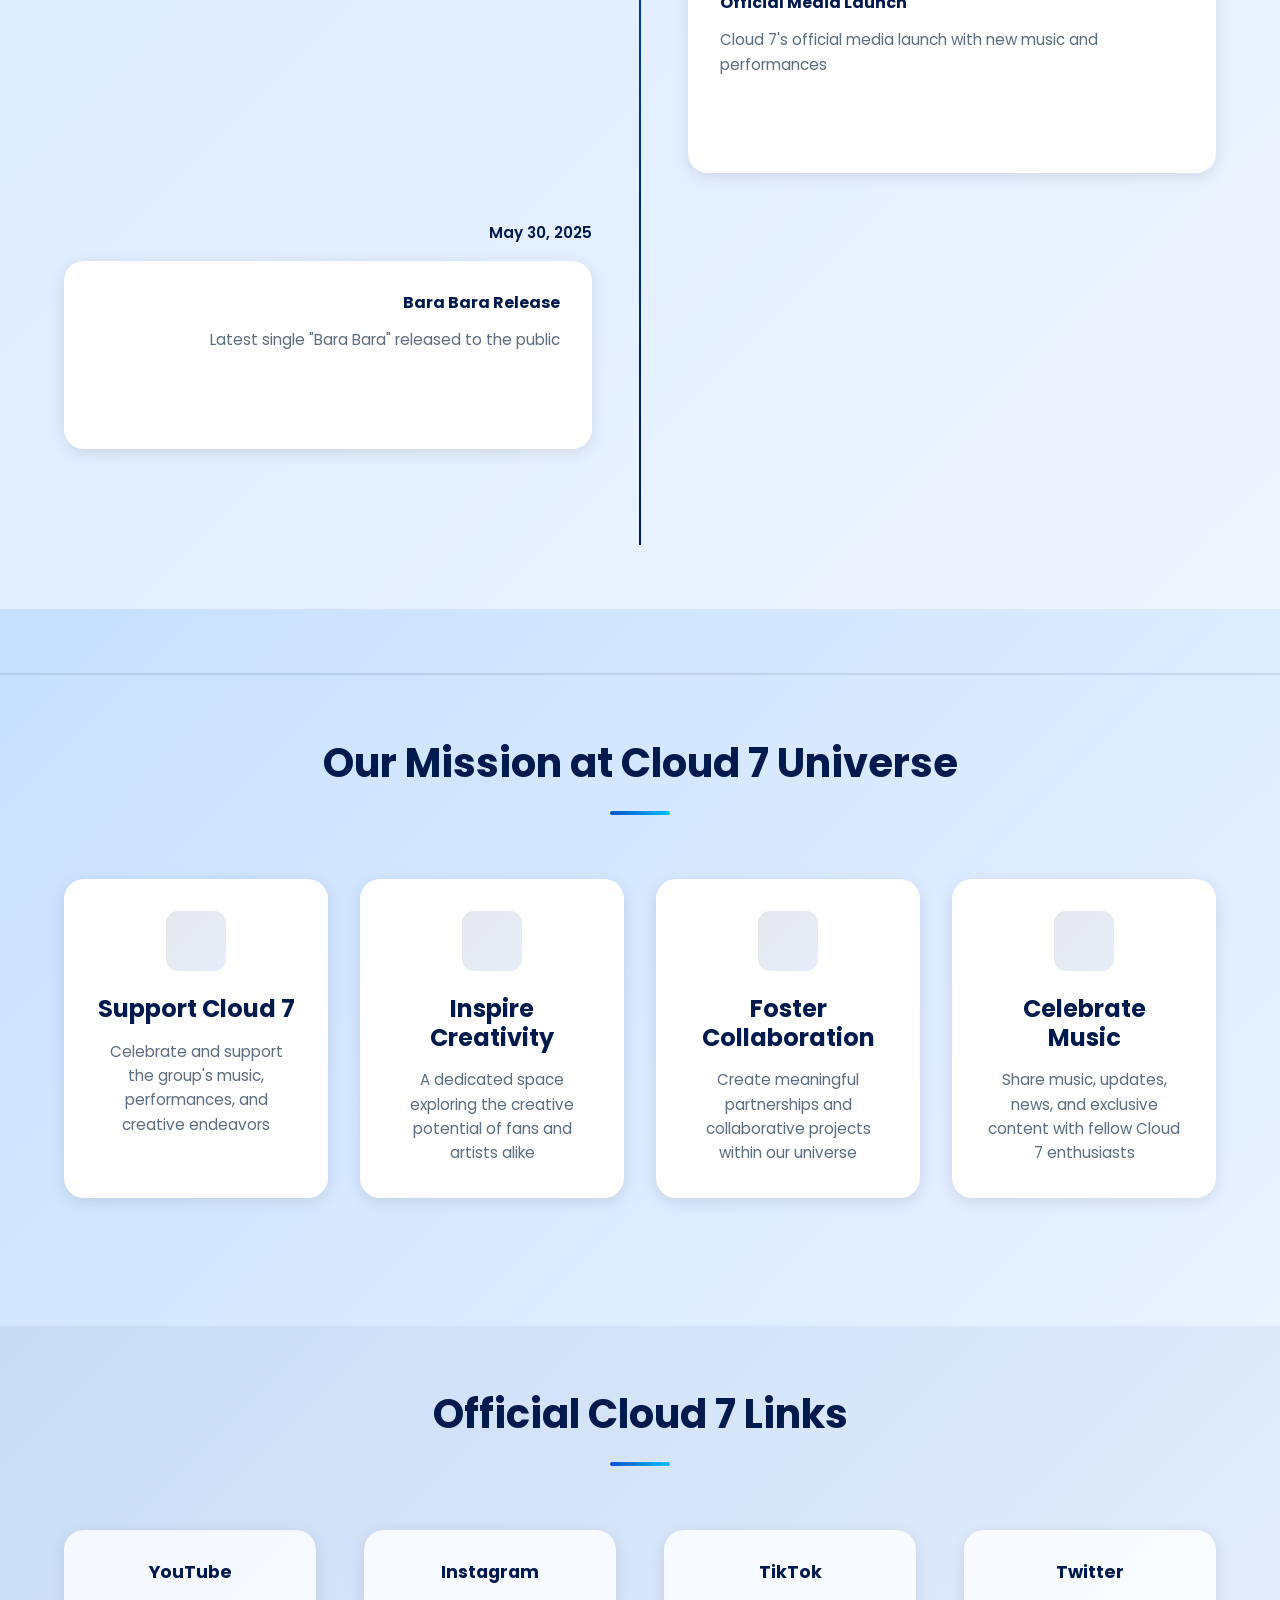
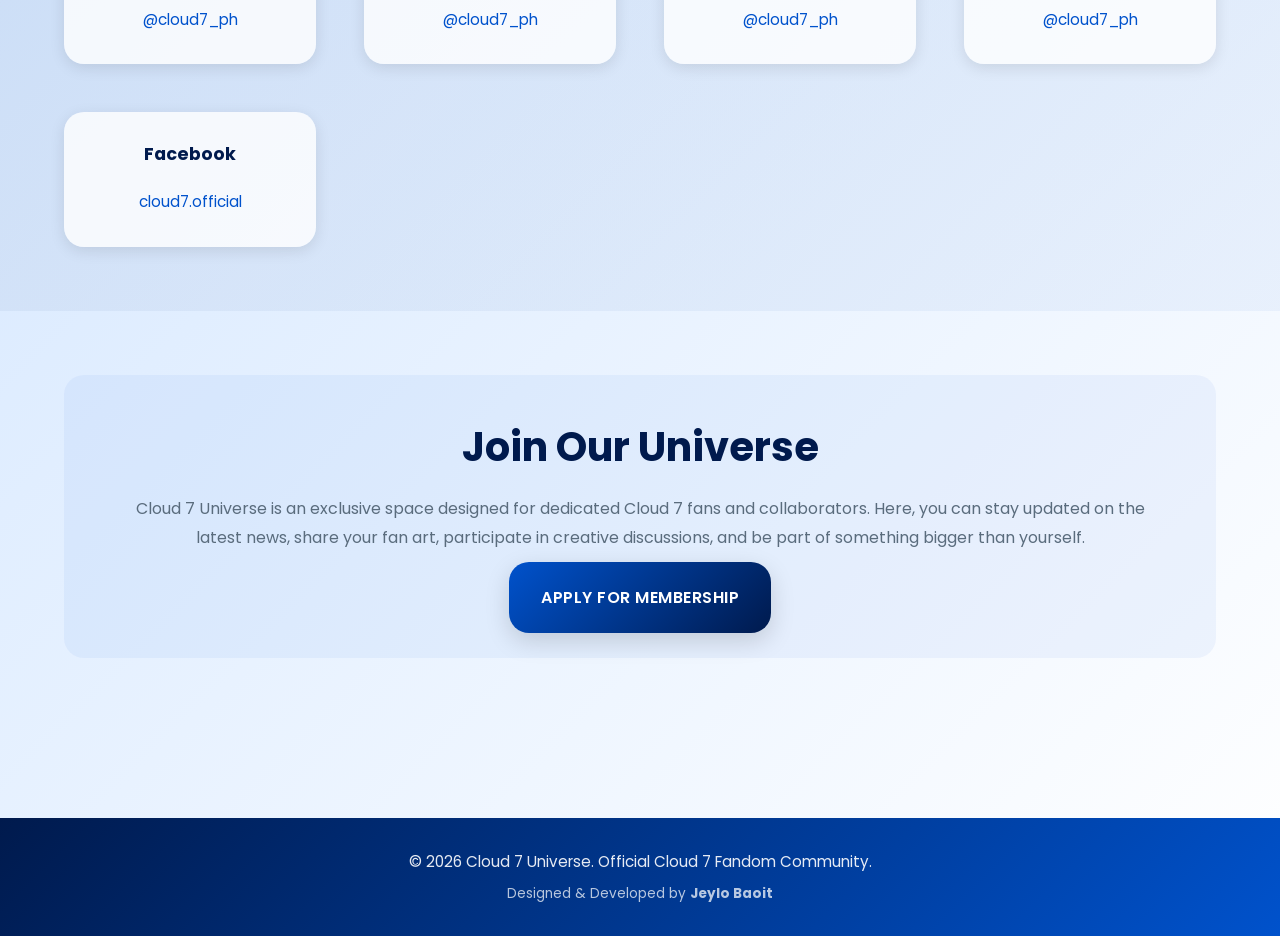
==== commit bffacd81: "Update banner" ====
--- a/about.html
+++ b/about.html
@@ -70,7 +70,7 @@
                 <img id="cloud7-page-logo" src="/assets/cloud7-logo.png" alt="Cloud 7 Logo" class="cloud7-page-logo">
             </div>
             <div class="cloud7-hero-content">
-                <img src="https://upload.wikimedia.org/wikipedia/commons/thumb/f/f2/CLOUD_7_2024.jpg/330px-CLOUD_7_2024.jpg"
+                <img src="/assets/C7/banner.png"
                     alt="Cloud 7 Members" class="cloud7-hero-image" style="margin-bottom: var(--spacing-md);">
                 <p class="image-caption" style="text-align: center;">Cloud 7 (2024): Fian, Kairo, Lukas, Egypt, PJ,
                     Migz, and Johann</p>
@@ -99,18 +99,22 @@
         </div>
     </section>
 
+    <!-- Ads Container -->
     <div class="container ad-wrapper">
         <div class="ad-desktop">
             <script>
-                atOptions = { 'key': '6c63495fec647797b8f79b1b82de79e2', 'format': 'iframe', 'height': 90, 'width': 728, 'params': {} };
-            </script>
-            <script src="https://www.highperformanceformat.com/6c63495fec647797b8f79b1b82de79e2/invoke.js"></script>
+                atOptions = {
+                    'key': '7292fd1ac45b0df9895d6f853ee8dcb5', 'format': 'iframe', 'height': 90, 'width': 728, 'params': {}
+                };
+            </script>
+            <script src="https://www.highperformanceformat.com/7292fd1ac45b0df9895d6f853ee8dcb5/invoke.js"></script>
+
         </div>
         <div class="ad-mobile">
             <script>
-                atOptions = { 'key': '10fb9617601a5bcb033514410afb24b4', 'format': 'iframe', 'height': 50, 'width': 320, 'params': {} };
-            </script>
-            <script src="https://www.highperformanceformat.com/10fb9617601a5bcb033514410afb24b4/invoke.js"></script>
+                atOptions = { 'key': '9b101c810363f1255a42b8e4538953a9', 'format': 'iframe', 'height': 50, 'width': 320, 'params': {} };
+            </script>
+            <script src="https://www.highperformanceformat.com/9b101c810363f1255a42b8e4538953a9/invoke.js"></script>
         </div>
     </div>
 
@@ -152,18 +156,22 @@
         </div>
     </section>
 
+    <!-- Ads Container -->
     <div class="container ad-wrapper">
         <div class="ad-desktop">
             <script>
-                atOptions = { 'key': '6c63495fec647797b8f79b1b82de79e2', 'format': 'iframe', 'height': 90, 'width': 728, 'params': {} };
-            </script>
-            <script src="https://www.highperformanceformat.com/6c63495fec647797b8f79b1b82de79e2/invoke.js"></script>
+                atOptions = {
+                    'key': '7292fd1ac45b0df9895d6f853ee8dcb5', 'format': 'iframe', 'height': 90, 'width': 728, 'params': {}
+                };
+            </script>
+            <script src="https://www.highperformanceformat.com/7292fd1ac45b0df9895d6f853ee8dcb5/invoke.js"></script>
+
         </div>
         <div class="ad-mobile">
             <script>
-                atOptions = { 'key': '10fb9617601a5bcb033514410afb24b4', 'format': 'iframe', 'height': 50, 'width': 320, 'params': {} };
-            </script>
-            <script src="https://www.highperformanceformat.com/10fb9617601a5bcb033514410afb24b4/invoke.js"></script>
+                atOptions = { 'key': '9b101c810363f1255a42b8e4538953a9', 'format': 'iframe', 'height': 50, 'width': 320, 'params': {} };
+            </script>
+            <script src="https://www.highperformanceformat.com/9b101c810363f1255a42b8e4538953a9/invoke.js"></script>
         </div>
     </div>
 
@@ -241,20 +249,24 @@
                     <div class="timeline-content">
                         <h4>Initial Debut</h4>
                         <p>Cloud 7 makes their debut, marking the beginning of their P-pop journey</p>
+                        <!-- Ads Container -->
                         <div class="container ad-wrapper">
                             <div class="ad-desktop">
                                 <script>
-                                    atOptions = { 'key': '6c63495fec647797b8f79b1b82de79e2', 'format': 'iframe', 'height': 90, 'width': 728, 'params': {} };
-                                </script>
-                                <script
-                                    src="https://www.highperformanceformat.com/6c63495fec647797b8f79b1b82de79e2/invoke.js"></script>
+                                    atOptions = {
+                                        'key': '7292fd1ac45b0df9895d6f853ee8dcb5', 'format': 'iframe', 'height': 90, 'width': 728, 'params': {}
+                                    };
+                                </script>
+                                <script
+                                    src="https://www.highperformanceformat.com/7292fd1ac45b0df9895d6f853ee8dcb5/invoke.js"></script>
+
                             </div>
                             <div class="ad-mobile">
                                 <script>
-                                    atOptions = { 'key': '10fb9617601a5bcb033514410afb24b4', 'format': 'iframe', 'height': 50, 'width': 320, 'params': {} };
-                                </script>
-                                <script
-                                    src="https://www.highperformanceformat.com/10fb9617601a5bcb033514410afb24b4/invoke.js"></script>
+                                    atOptions = { 'key': '9b101c810363f1255a42b8e4538953a9', 'format': 'iframe', 'height': 50, 'width': 320, 'params': {} };
+                                </script>
+                                <script
+                                    src="https://www.highperformanceformat.com/9b101c810363f1255a42b8e4538953a9/invoke.js"></script>
                             </div>
                         </div>
                     </div>
@@ -264,20 +276,24 @@
                     <div class="timeline-content">
                         <h4>Official Media Launch</h4>
                         <p>Cloud 7's official media launch with new music and performances</p>
+                        <!-- Ads Container -->
                         <div class="container ad-wrapper">
                             <div class="ad-desktop">
                                 <script>
-                                    atOptions = { 'key': '6c63495fec647797b8f79b1b82de79e2', 'format': 'iframe', 'height': 90, 'width': 728, 'params': {} };
-                                </script>
-                                <script
-                                    src="https://www.highperformanceformat.com/6c63495fec647797b8f79b1b82de79e2/invoke.js"></script>
+                                    atOptions = {
+                                        'key': '7292fd1ac45b0df9895d6f853ee8dcb5', 'format': 'iframe', 'height': 90, 'width': 728, 'params': {}
+                                    };
+                                </script>
+                                <script
+                                    src="https://www.highperformanceformat.com/7292fd1ac45b0df9895d6f853ee8dcb5/invoke.js"></script>
+
                             </div>
                             <div class="ad-mobile">
                                 <script>
-                                    atOptions = { 'key': '10fb9617601a5bcb033514410afb24b4', 'format': 'iframe', 'height': 50, 'width': 320, 'params': {} };
-                                </script>
-                                <script
-                                    src="https://www.highperformanceformat.com/10fb9617601a5bcb033514410afb24b4/invoke.js"></script>
+                                    atOptions = { 'key': '9b101c810363f1255a42b8e4538953a9', 'format': 'iframe', 'height': 50, 'width': 320, 'params': {} };
+                                </script>
+                                <script
+                                    src="https://www.highperformanceformat.com/9b101c810363f1255a42b8e4538953a9/invoke.js"></script>
                             </div>
                         </div>
                     </div>
@@ -287,20 +303,24 @@
                     <div class="timeline-content">
                         <h4>Bara Bara Release</h4>
                         <p>Latest single "Bara Bara" released to the public</p>
+                        <!-- Ads Container -->
                         <div class="container ad-wrapper">
                             <div class="ad-desktop">
                                 <script>
-                                    atOptions = { 'key': '6c63495fec647797b8f79b1b82de79e2', 'format': 'iframe', 'height': 90, 'width': 728, 'params': {} };
-                                </script>
-                                <script
-                                    src="https://www.highperformanceformat.com/6c63495fec647797b8f79b1b82de79e2/invoke.js"></script>
+                                    atOptions = {
+                                        'key': '7292fd1ac45b0df9895d6f853ee8dcb5', 'format': 'iframe', 'height': 90, 'width': 728, 'params': {}
+                                    };
+                                </script>
+                                <script
+                                    src="https://www.highperformanceformat.com/7292fd1ac45b0df9895d6f853ee8dcb5/invoke.js"></script>
+
                             </div>
                             <div class="ad-mobile">
                                 <script>
-                                    atOptions = { 'key': '10fb9617601a5bcb033514410afb24b4', 'format': 'iframe', 'height': 50, 'width': 320, 'params': {} };
-                                </script>
-                                <script
-                                    src="https://www.highperformanceformat.com/10fb9617601a5bcb033514410afb24b4/invoke.js"></script>
+                                    atOptions = { 'key': '9b101c810363f1255a42b8e4538953a9', 'format': 'iframe', 'height': 50, 'width': 320, 'params': {} };
+                                </script>
+                                <script
+                                    src="https://www.highperformanceformat.com/9b101c810363f1255a42b8e4538953a9/invoke.js"></script>
                             </div>
                         </div>
                     </div>
@@ -338,18 +358,22 @@
         </div>
     </section>
 
+    <!-- Ads Container -->
     <div class="container ad-wrapper">
         <div class="ad-desktop">
             <script>
-                atOptions = { 'key': '6c63495fec647797b8f79b1b82de79e2', 'format': 'iframe', 'height': 90, 'width': 728, 'params': {} };
-            </script>
-            <script src="https://www.highperformanceformat.com/6c63495fec647797b8f79b1b82de79e2/invoke.js"></script>
+                atOptions = {
+                    'key': '7292fd1ac45b0df9895d6f853ee8dcb5', 'format': 'iframe', 'height': 90, 'width': 728, 'params': {}
+                };
+            </script>
+            <script src="https://www.highperformanceformat.com/7292fd1ac45b0df9895d6f853ee8dcb5/invoke.js"></script>
+
         </div>
         <div class="ad-mobile">
             <script>
-                atOptions = { 'key': '10fb9617601a5bcb033514410afb24b4', 'format': 'iframe', 'height': 50, 'width': 320, 'params': {} };
-            </script>
-            <script src="https://www.highperformanceformat.com/10fb9617601a5bcb033514410afb24b4/invoke.js"></script>
+                atOptions = { 'key': '9b101c810363f1255a42b8e4538953a9', 'format': 'iframe', 'height': 50, 'width': 320, 'params': {} };
+            </script>
+            <script src="https://www.highperformanceformat.com/9b101c810363f1255a42b8e4538953a9/invoke.js"></script>
         </div>
     </div>
 
@@ -382,18 +406,22 @@
         </div>
     </section>
 
+    <!-- Ads Container -->
     <div class="container ad-wrapper">
         <div class="ad-desktop">
             <script>
-                atOptions = { 'key': '6c63495fec647797b8f79b1b82de79e2', 'format': 'iframe', 'height': 90, 'width': 728, 'params': {} };
-            </script>
-            <script src="https://www.highperformanceformat.com/6c63495fec647797b8f79b1b82de79e2/invoke.js"></script>
+                atOptions = {
+                    'key': '7292fd1ac45b0df9895d6f853ee8dcb5', 'format': 'iframe', 'height': 90, 'width': 728, 'params': {}
+                };
+            </script>
+            <script src="https://www.highperformanceformat.com/7292fd1ac45b0df9895d6f853ee8dcb5/invoke.js"></script>
+
         </div>
         <div class="ad-mobile">
             <script>
-                atOptions = { 'key': '10fb9617601a5bcb033514410afb24b4', 'format': 'iframe', 'height': 50, 'width': 320, 'params': {} };
-            </script>
-            <script src="https://www.highperformanceformat.com/10fb9617601a5bcb033514410afb24b4/invoke.js"></script>
+                atOptions = { 'key': '9b101c810363f1255a42b8e4538953a9', 'format': 'iframe', 'height': 50, 'width': 320, 'params': {} };
+            </script>
+            <script src="https://www.highperformanceformat.com/9b101c810363f1255a42b8e4538953a9/invoke.js"></script>
         </div>
     </div>
 
@@ -412,18 +440,22 @@
         </div>
     </section>
 
+    <!-- Ads Container -->
     <div class="container ad-wrapper">
         <div class="ad-desktop">
             <script>
-                atOptions = { 'key': '6c63495fec647797b8f79b1b82de79e2', 'format': 'iframe', 'height': 90, 'width': 728, 'params': {} };
-            </script>
-            <script src="https://www.highperformanceformat.com/6c63495fec647797b8f79b1b82de79e2/invoke.js"></script>
+                atOptions = {
+                    'key': '7292fd1ac45b0df9895d6f853ee8dcb5', 'format': 'iframe', 'height': 90, 'width': 728, 'params': {}
+                };
+            </script>
+            <script src="https://www.highperformanceformat.com/7292fd1ac45b0df9895d6f853ee8dcb5/invoke.js"></script>
+
         </div>
         <div class="ad-mobile">
             <script>
-                atOptions = { 'key': '10fb9617601a5bcb033514410afb24b4', 'format': 'iframe', 'height': 50, 'width': 320, 'params': {} };
-            </script>
-            <script src="https://www.highperformanceformat.com/10fb9617601a5bcb033514410afb24b4/invoke.js"></script>
+                atOptions = { 'key': '9b101c810363f1255a42b8e4538953a9', 'format': 'iframe', 'height': 50, 'width': 320, 'params': {} };
+            </script>
+            <script src="https://www.highperformanceformat.com/9b101c810363f1255a42b8e4538953a9/invoke.js"></script>
         </div>
     </div>
 
@@ -437,7 +469,7 @@
         </div>
     </footer>
 
-    <script src="https://pl29315299.profitablecpmratenetwork.com/f8/2f/6e/f82f6e07f75e69f4d3b2a79e939c2907.js"></script>
+    <script src="https://pl29323987.profitablecpmratenetwork.com/ac/52/42/ac52426c9bf36cacb4972601af2bf3f0.js"></script>
     <script src="js/script.js"></script>
 </body>
 
--- a/css/styles.css
+++ b/css/styles.css
@@ -1187,9 +1187,15 @@
 
 .collab-grid {
     display: grid;
-    grid-template-columns: repeat(auto-fit, minmax(350px, 1fr));
+    grid-template-columns: repeat(2, 1fr);
     gap: var(--spacing-xl);
     margin-bottom: var(--spacing-2xl);
+}
+
+@media (max-width: 768px) {
+    .collab-grid {
+        grid-template-columns: 1fr;
+    }
 }
 
 .collab-card {
@@ -1218,6 +1224,21 @@
     align-items: flex-start;
     margin-bottom: var(--spacing-lg);
     gap: var(--spacing-md);
+}
+
+.collab-card__title-group {
+    display: flex;
+    align-items: center;
+    gap: var(--spacing-md);
+    flex: 1;
+}
+
+.collab-card__logo {
+    width: 40px;
+    height: 40px;
+    object-fit: cover;
+    border-radius: var(--radius);
+    flex-shrink: 0;
 }
 
 .collab-card__title {
@@ -1253,6 +1274,20 @@
     color: var(--color-text-light);
     margin-bottom: var(--spacing-md);
     line-height: 1.8;
+}
+
+.collab-card__link {
+    display: inline-block;
+    color: var(--color-primary);
+    text-decoration: none;
+    font-weight: 600;
+    transition: var(--transition);
+    margin-top: var(--spacing-md);
+}
+
+.collab-card__link:hover {
+    color: var(--color-primary-dark);
+    transform: translateX(4px);
 }
 
 .collab-features {
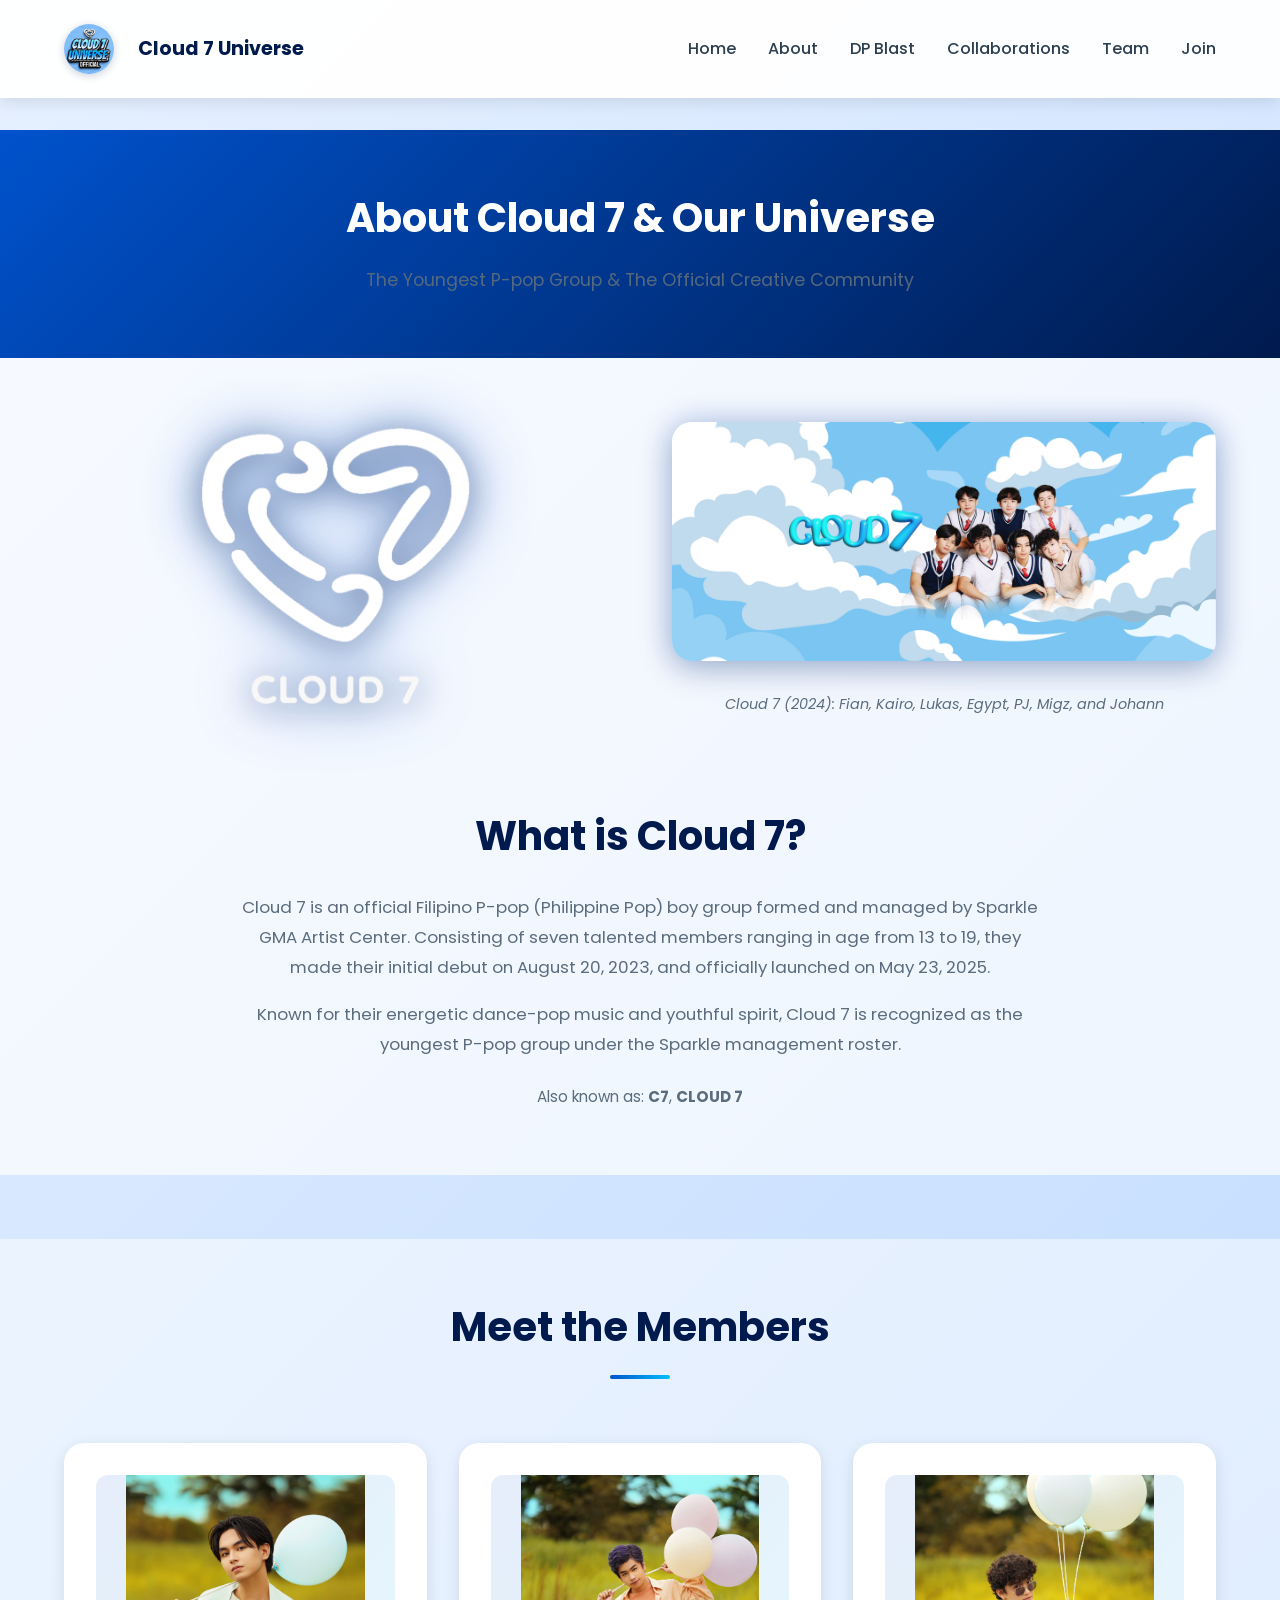
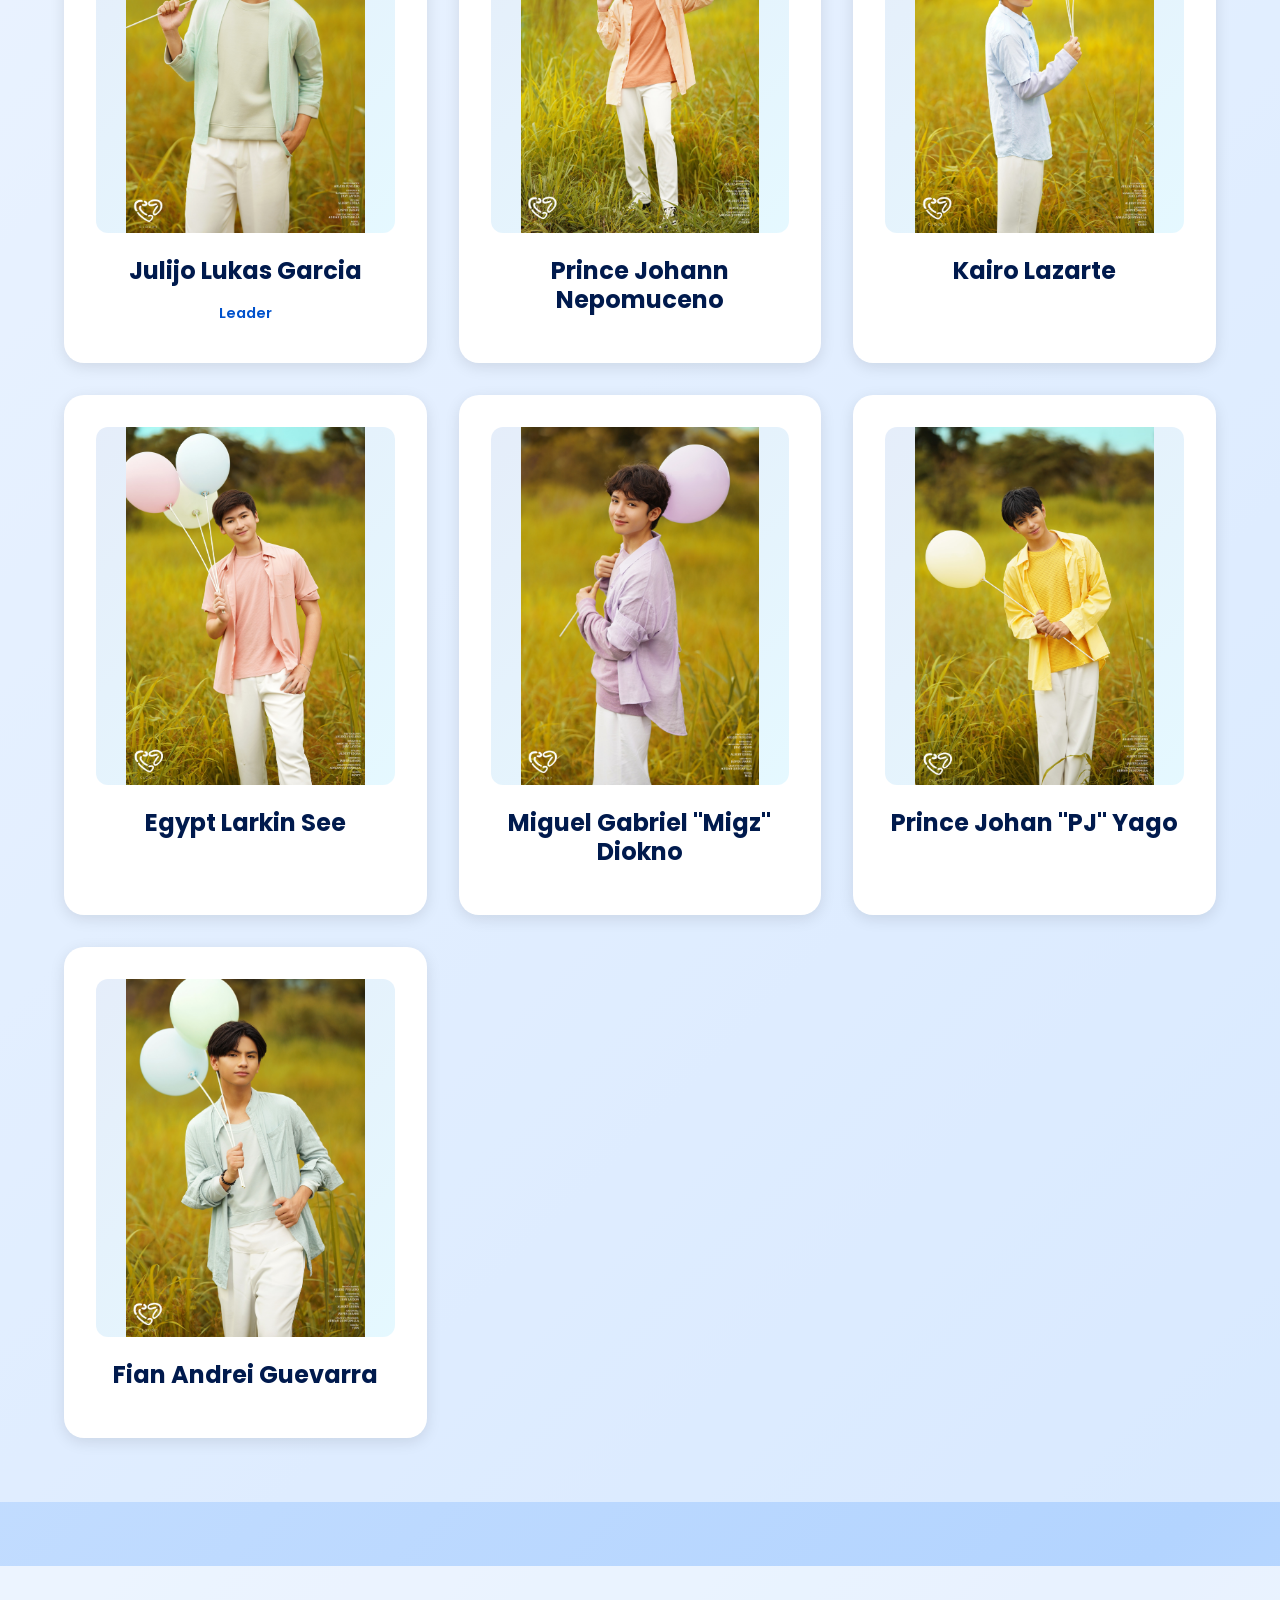
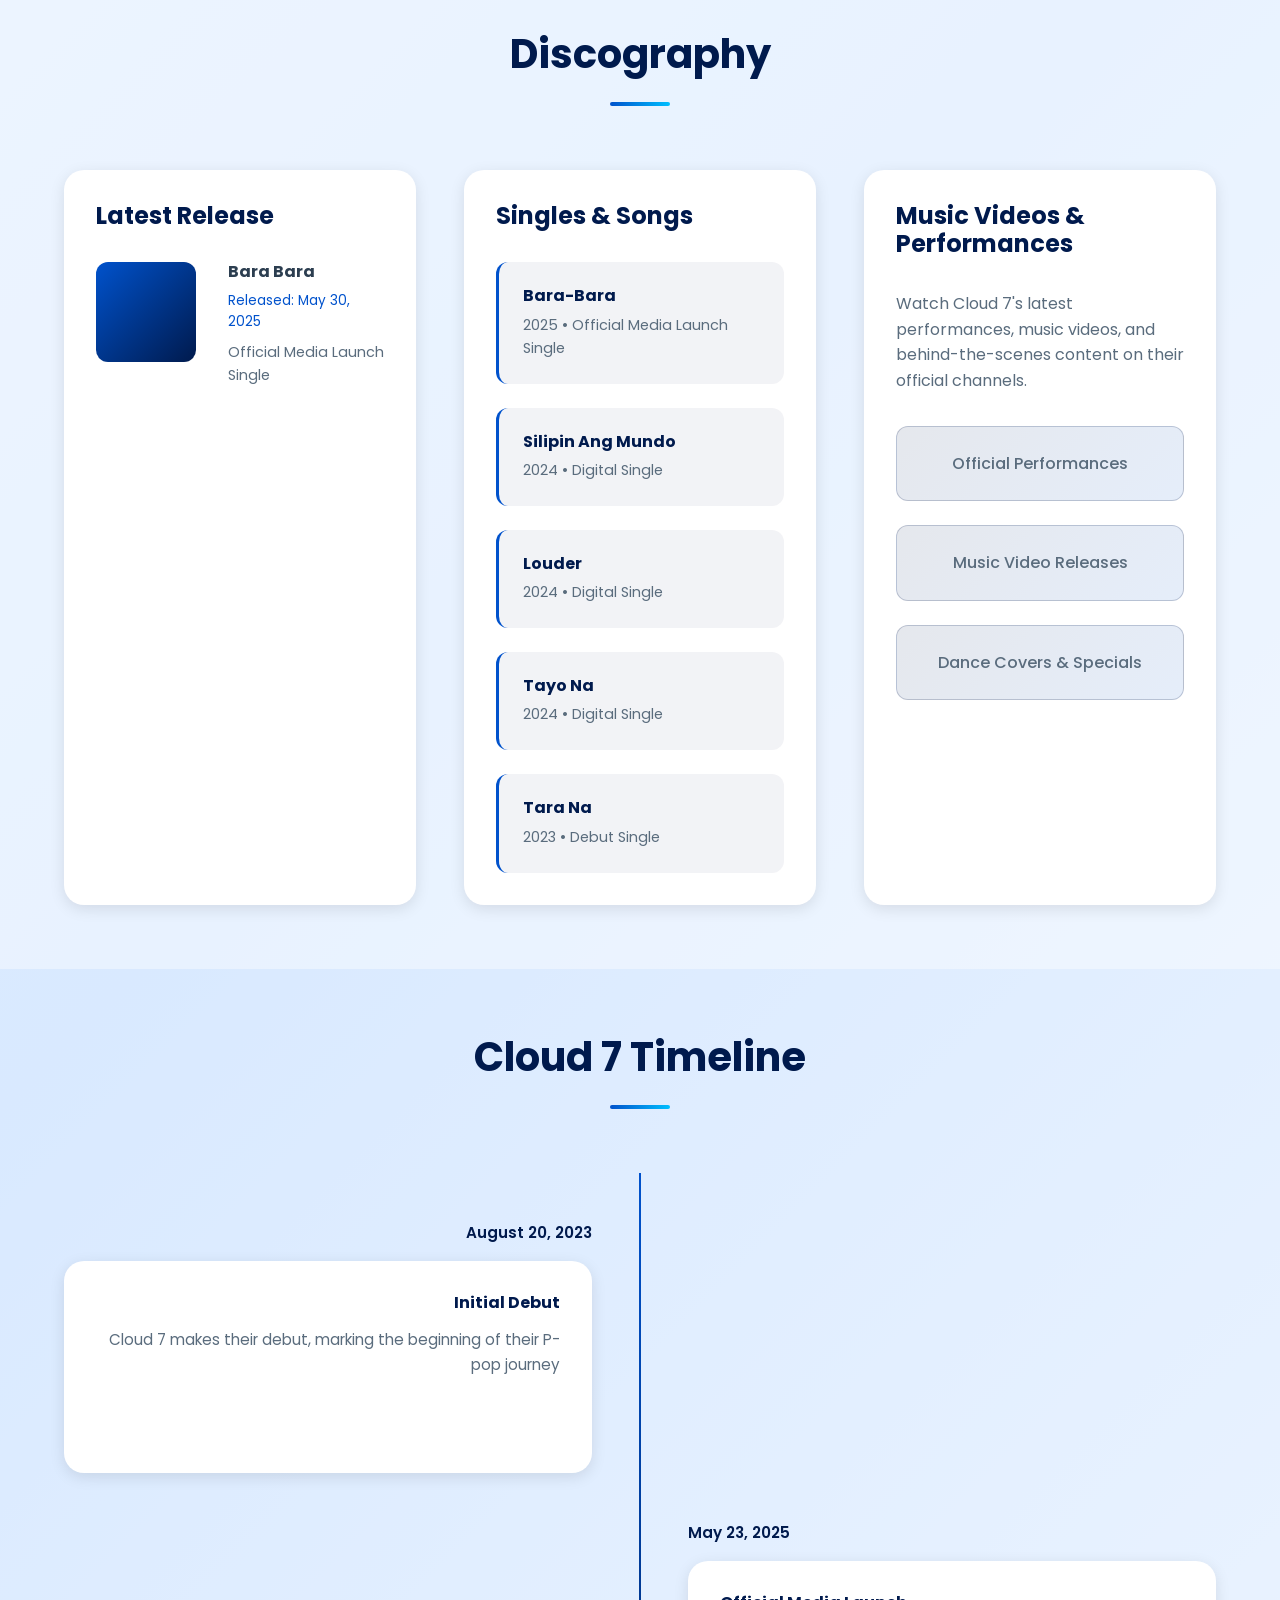
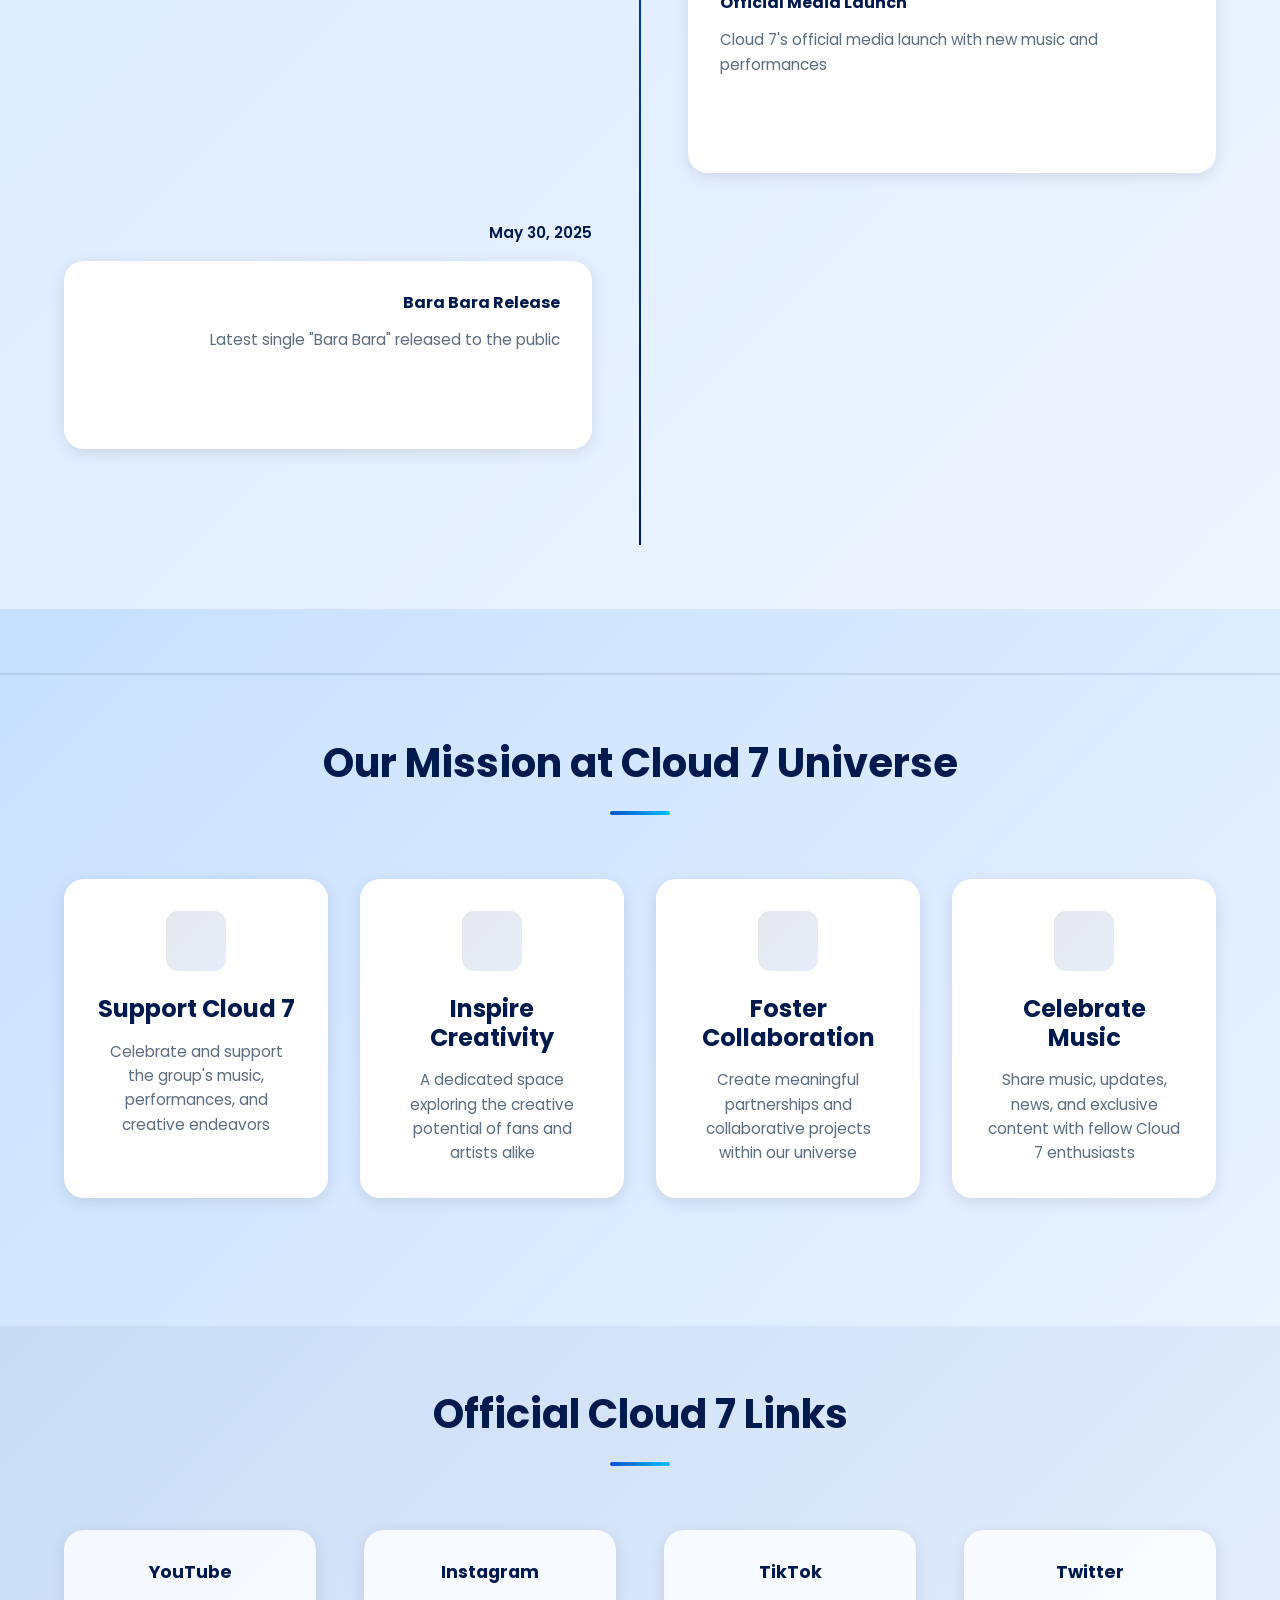
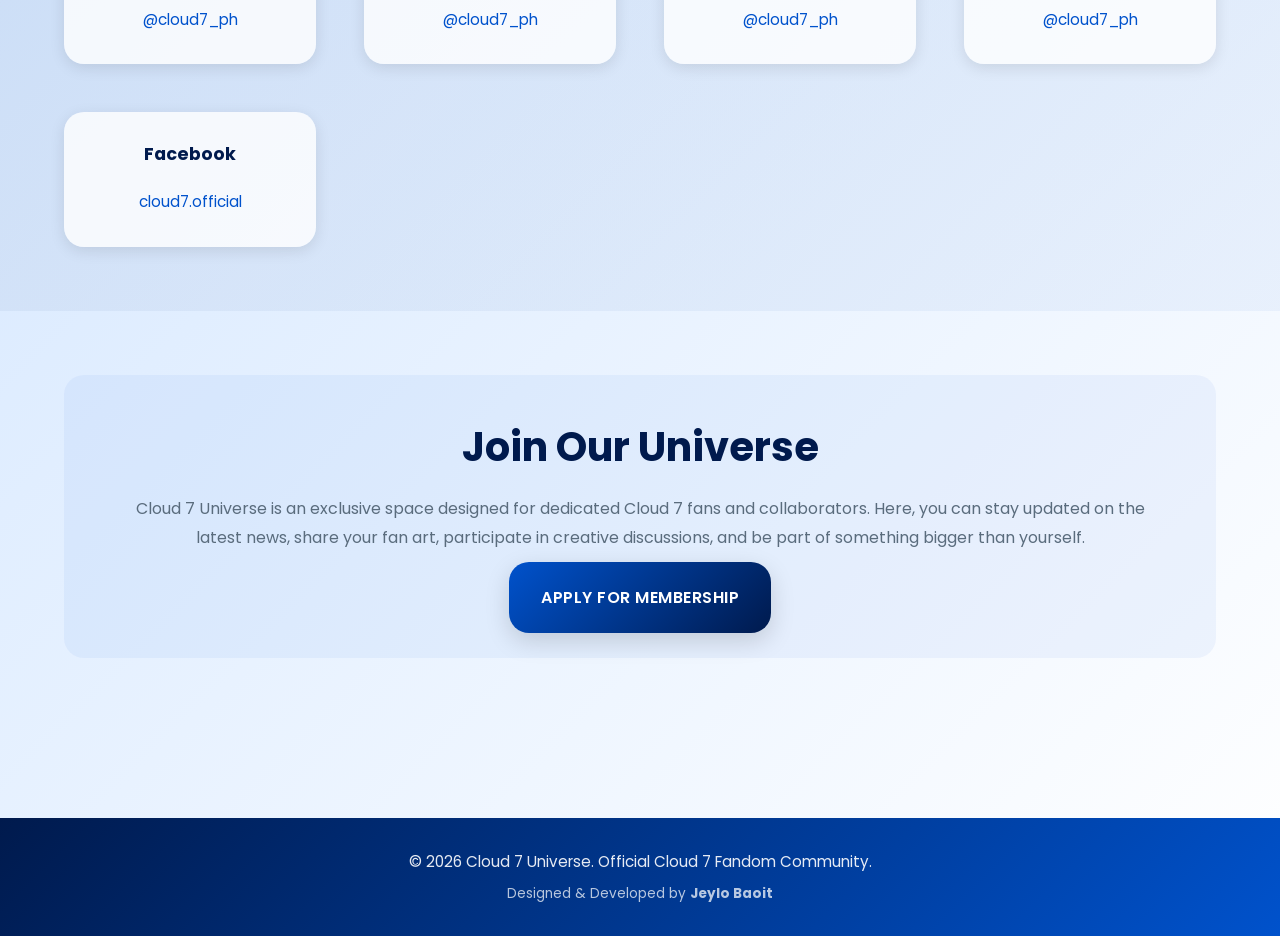
==== commit b23e9e04: "added dp-blast and update navigation links" ====
--- a/about.html
+++ b/about.html
@@ -47,7 +47,8 @@
             </button>
             <ul class="navbar__links" id="navbarLinks">
                 <li><a href="index.html" class="nav-link">Home</a></li>
-                <li><a href="about.html" class="nav-link">About Cloud 7</a></li>
+                <li><a href="about.html" class="nav-link">About</a></li>
+                <li><a href="dp-blast.html" class="nav-link">DP Blast</a></li>
                 <li><a href="collabs.html" class="nav-link">Collaborations</a></li>
                 <li><a href="team.html" class="nav-link">Team</a></li>
                 <li><a href="join.html" class="nav-link">Join</a></li>
--- a/css/styles.css
+++ b/css/styles.css
@@ -332,8 +332,8 @@
 }
 
 .btn--primary {
+    color: var(--color-white);
     background: linear-gradient(135deg, var(--color-primary) 0%, var(--color-primary-dark) 100%);
-    color: var(--color-white);
     box-shadow: var(--shadow-lg);
 }
 
@@ -2086,4 +2086,142 @@
 /* If used inside the badge wrapper */
 .team-card__image-wrapper .avatar-placeholder {
     margin-bottom: 0; 
+}
+
+/* --- DP Blast Frame Styles --- */
+.dp-workspace {
+    padding: var(--spacing-2xl) 0;
+    background: rgba(255, 255, 255, 0.7);
+}
+
+.dp-layout {
+    display: grid;
+    grid-template-columns: 1fr 1.5fr;
+    gap: var(--spacing-2xl);
+    align-items: start;
+}
+
+.dp-controls {
+    background: var(--color-white);
+    padding: var(--spacing-xl);
+    border-radius: var(--radius-lg);
+    box-shadow: var(--shadow);
+}
+
+.dp-controls h2, h4 {
+    color: var(--color-primary-dark);
+    margin-bottom: var(--spacing-sm);
+}
+
+.control-group {
+    margin: var(--spacing-xl) 0;
+}
+
+.control-group label {
+    font-weight: 600;
+    color: var(--color-text);
+    margin-bottom: var(--spacing-xs);
+    display: block;
+}
+
+input[type="range"] {
+    width: 100%;
+    margin-top: var(--spacing-sm);
+    accent-color: var(--color-primary-dark);
+}
+
+.dp-preview {
+    background: var(--color-white);
+    padding: var(--spacing-md);
+    border-radius: var(--radius-lg);
+    box-shadow: var(--shadow);
+    display: flex;
+    justify-content: center;
+    align-items: center;
+}
+
+#dpCanvas {
+    max-width: 100%;
+    height: auto;
+    aspect-ratio: 1 / 1;
+    border-radius: var(--radius);
+    background: url('[data-uri]'); /* Transparency checkerboard */
+    cursor: grab;
+    background-color: var(--color-primary);
+}
+
+#dpCanvas:active {
+    cursor: grabbing;
+}
+
+.download-btn {
+    width: 100%;
+}
+
+.download-btn:disabled {
+    opacity: 0.5;
+    cursor: not-allowed;
+    transform: none;
+    box-shadow: none;
+}
+
+@media (max-width: 768px) {
+    .dp-layout {
+        grid-template-columns: 1fr;
+    }
+
+    .dp-controls {
+        order: 2;
+    }
+
+    .dp-preview {
+        order: 1;
+    }
+}
+
+/* Rules Modal - Updated Theme */
+.rules-modal__content {
+    background: var(--color-white);
+    padding: var(--spacing-xl);
+    border-radius: var(--radius-lg);
+    box-shadow: 0 10px 40px rgba(0, 0, 0, 0.2);
+}
+
+.rules-section h3 {
+    color: var(--color-primary-dark);
+}
+
+.tag-item {
+    background: linear-gradient(135deg, rgba(0, 82, 204, 0.1), rgba(0, 191, 255, 0.1));
+    border: 1px solid rgba(0, 82, 204, 0.2);
+    color: var(--color-text);
+}
+
+/* Animations */
+@keyframes float {
+    0%, 100% { transform: translateX(0px); }
+    50% { transform: translateX(30px); }
+}
+
+@keyframes pulse-badge {
+    0% { box-shadow: 0 0 0 0 rgba(255, 165, 0, 0.5); }
+    70% { box-shadow: 0 0 0 10px rgba(255, 165, 0, 0); }
+    100% { box-shadow: 0 0 0 0 rgba(255, 165, 0, 0); }
+}
+
+/* Responsive Overrides */
+@media (max-width: 768px) {
+    .navbar__toggle { display: flex; }
+    .navbar__links {
+        display: none;
+        flex-direction: column;
+        position: absolute;
+        top: 100%;
+        left: 0;
+        right: 0;
+        background: white;
+        padding: var(--spacing-lg);
+    }
+    .navbar__links.active { display: flex; }
+    .dp-layout { grid-template-columns: 1fr; }
 }
